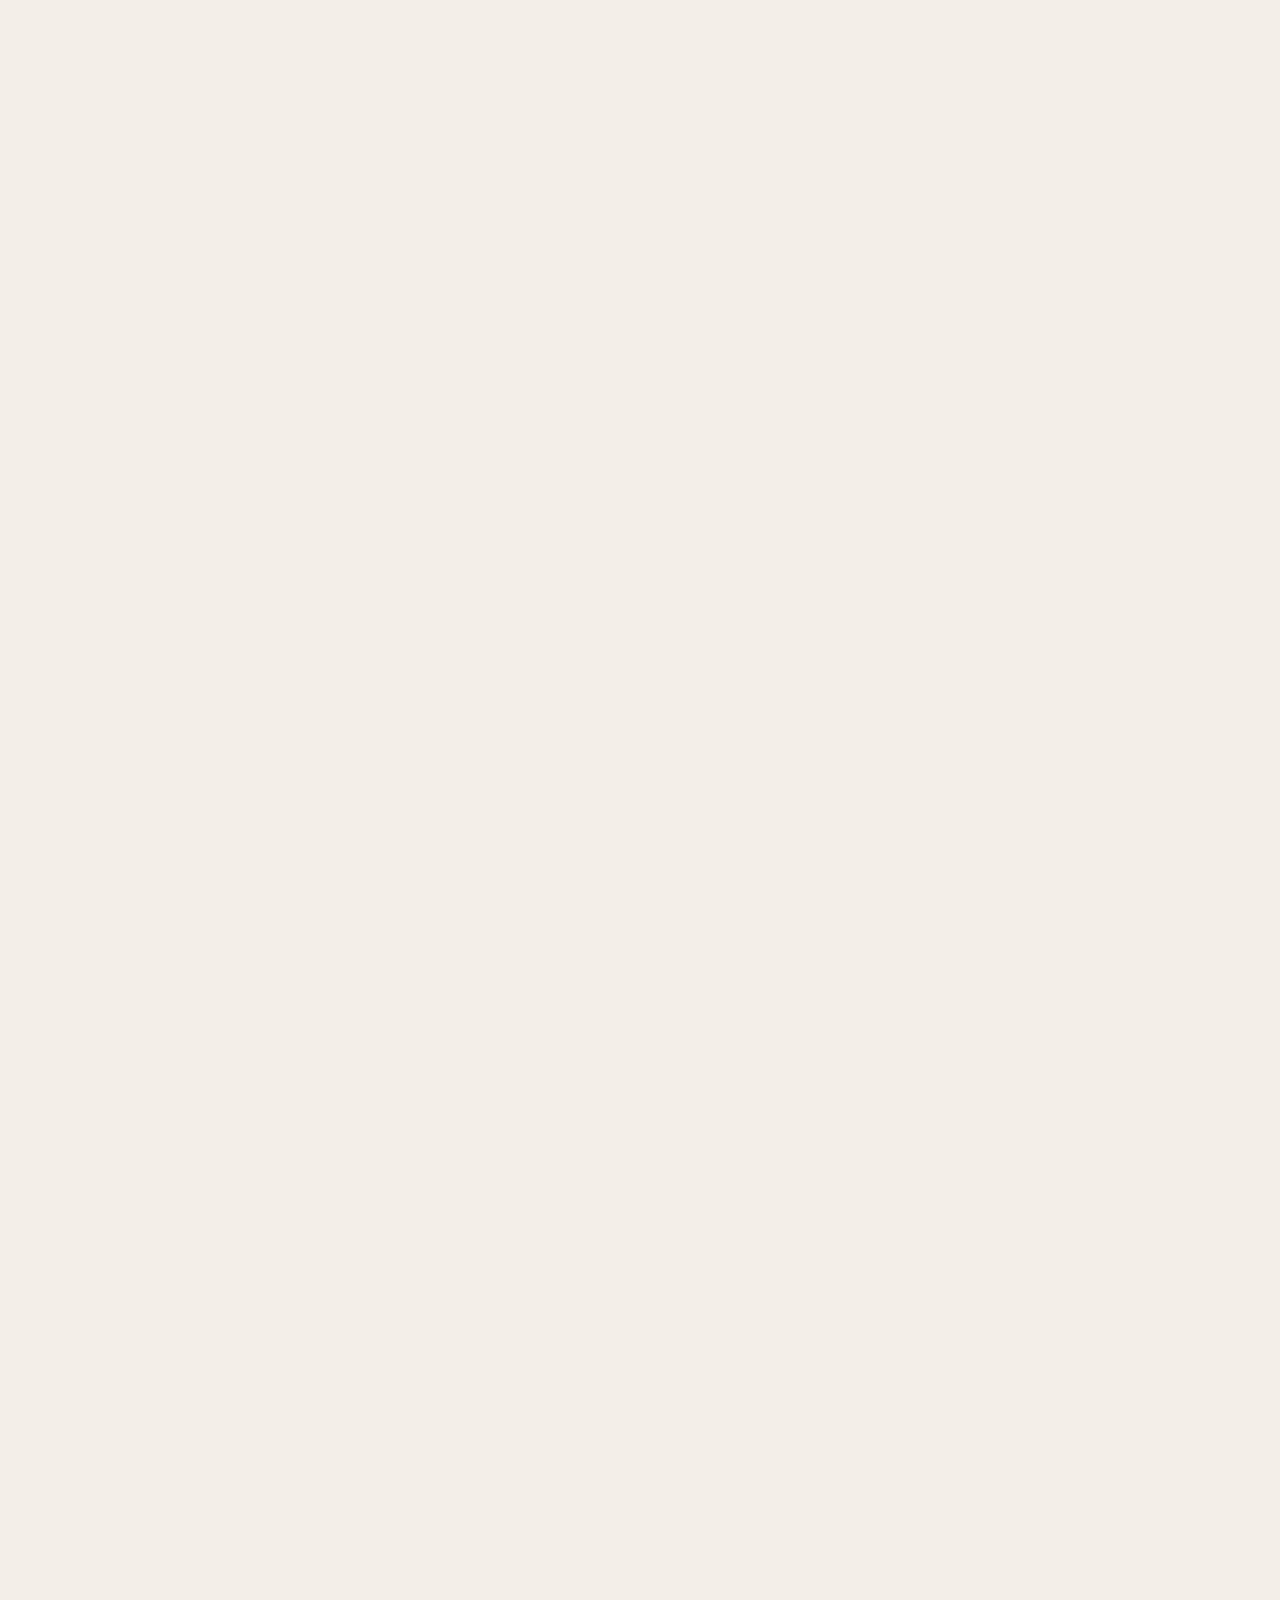
==== index.html @ 5f209d03 "Add wine-glass brand icons, web manifest and share preview Co-Authored-By: Claude Opus 5 <noreply@an" ====
<!DOCTYPE html>
<html lang="he" dir="rtl">
  <head>
    <meta charset="UTF-8" />
    <meta name="viewport" content="width=device-width, initial-scale=1.0" />
    <title>מפגש בישול קהילתי סביב מדורה</title>
    <meta
      name="description"
      content="מפגש קהילתי סביב מדורה, בישול משותף ואנשים טובים. ערב שטח עם אוכל, אש, שיחות וסיפוק אמיתי."
    />
    <link rel="icon" href="icons/favicon.svg" type="image/svg+xml" />
    <link rel="icon" href="icons/favicon-32.png" sizes="32x32" type="image/png" />
    <link rel="apple-touch-icon" href="icons/apple-touch-icon.png" />
    <link rel="manifest" href="site.webmanifest" />
    <meta name="theme-color" content="#b55f3c" />
    <meta name="application-name" content="ארועים" />
    <meta name="apple-mobile-web-app-title" content="ארועים" />
    <meta property="og:type" content="website" />
    <meta property="og:site_name" content="ארועים" />
    <meta property="og:locale" content="he_IL" />
    <meta property="og:url" content="https://eruyim.online/" />
    <meta property="og:title" content="ארועים – מפגש בישול קהילתי סביב מדורה" />
    <meta property="og:description" content="ערב שטח עם אוכל, אש ושיחות. 13/10/26, קריית מוצקין." />
    <meta property="og:image" content="https://eruyim.online/icons/og-image.png" />
    <meta property="og:image:width" content="1200" />
    <meta property="og:image:height" content="630" />
    <meta name="twitter:card" content="summary_large_image" />
    <link rel="preconnect" href="https://fonts.googleapis.com" />
    <link rel="preconnect" href="https://fonts.gstatic.com" crossorigin />
    <link
      href="https://fonts.googleapis.com/css2?family=Heebo:wght@400;500;700;800;900&display=swap"
      rel="stylesheet"
    />
    <link rel="stylesheet" href="styles.css" />
  </head>
  <body>
    <a class="skip-link" href="#main-content">דלג לתוכן</a>
    <div class="page-shell">
      <header class="site-header">
        <div class="container header-inner">
          <div class="brand-wrap">
            <a href="#top" class="brand" aria-label="ארועים Home">
              <img class="brand-mark" src="icons/favicon.svg" alt="" width="38" height="38" />
              <span class="brand-text">ארועים</span>
            </a>
          </div>

          <nav class="main-nav" aria-label="תפריט ניווט">
            <a href="#about">על הערב</a>
            <a href="#experience">מה קורה</a>
            <a href="#details">פרטים</a>
            <a href="#join">הצטרפות</a>
          </nav>

          <div class="header-actions">
            <button type="button" class="btn btn-secondary" data-save-link aria-label="שמור את הקישור ותקבל סמל כוס יין">
              <span aria-hidden="true">🍷</span>
              <span class="save-link-text">שמור קישור</span>
            </button>
            <a href="https://wa.me/972559272777" target="_blank" rel="noreferrer" aria-label="פנה באמצעות וואטסאפ" class="btn btn-primary">וואטסאפ</a>
          </div>
        </div>
      </header>

      <main id="main-content">
        <section class="hero">
          <div class="hero-overlay"></div>
          <div class="container hero-inner">
            <div class="hero-copy">
              <span class="eyebrow">ערב קהילתי בשטח</span>
              <h1>מפגש בישול קהילתי סביב מדורה</h1>
              <p>
                יש משהו במפגש כזה שמרגיש טבעי. כמה אנשים, אש טובה, קצת זמן לשבת יחד,
                ובישול משותף שמחבר הכל.
              </p>

              <div class="hero-actions">
                <a href="https://wa.me/972559272777" target="_blank" rel="noreferrer" aria-label="שלח הודעה בווצאפ" class="btn btn-primary">שלח וואטסאפ</a>
                <a href="#about" class="btn btn-light">למד עוד</a>
              </div>

              <ul class="hero-meta" aria-label="פרטי האירוע">
                <li>13/10/26</li>
                <li>17:00–22:00</li>
                <li>קריית מוצקין</li>
              </ul>
            </div>

            <aside class="hero-card" id="ticket">
              <div class="ticket-price">
                <span class="ticket-label">לתיאום</span>
                <strong>וואצאפ</strong>
              </div>

              <div class="ticket-grid">
                <div>
                  <span class="small-label">מספר</span>
                  <p>055-9272777</p>
                </div>
                <div>
                  <span class="small-label">מענה</span>
                  <p>בוואטסאפ בלבד</p>
                </div>
                <div>
                  <span class="small-label">מיקום</span>
                  <p>קריית מוצקין</p>
                </div>
                <div>
                  <span class="small-label">שעה</span>
                  <p>17:00–22:00</p>
                </div>
              </div>

              <a href="https://wa.me/972559272777" target="_blank" rel="noreferrer" aria-label="פתח צ׳אט בווצאפ" class="btn btn-primary btn-block">צ׳אט בווצאפ</a>
            </aside>
          </div>
        </section>

        <section class="intro container" id="about">
          <div class="section-header">
            <span class="eyebrow eyebrow-dark">על הערב הקהילתי</span>
            <h2>מפגש בשטח שבו יושבים סביב האש, מבשלים יחד ומחליפים ידע.</h2>
          </div>

          <div class="split-layout">
            <div class="text-block">
              <p>
                ערב קהילתי של WanderKits נולד מהמקום הזה: מפגש בשטח שבו גם המפגש עצמו
                הוא חלק מהחוויה. אין קהל תומך מדי ואין שגרה מונוטונית. יש מדורה בוערת,
                אש טובה, קצת אוכל, והחיבור שבא בין אנשים שמגיעים להכיר, לשתף, ולצאת
                ליותר שטח גם אחרי הערב.
              </p>
              <p>
                סביב האש מישהו בישל, מישהו אחר שיחק עם בצק, וכל אחד מצטרף לפי העניין.
                הרוח, הניחוח, והעבודה המשותפת נותנים תחושה של זמן אמיתי, בלי לחץ, בלי
                פאניקה, רק עשייה פשוטה ובריאה.
              </p>
            </div>

            <div class="feature-highlight">
              <div class="feature-box">
                <span>ממוצע משתתפים</span>
                <strong>20–30</strong>
                <small>ערב אינטימי, חם ומכיל</small>
              </div>
              <div class="feature-box accent">
                <span>בשר לכל אדם</span>
                <strong>550g</strong>
                <small>כדי שהאוכל יהיה ממש חלק מהחוויה</small>
              </div>
            </div>
          </div>
        </section>

        <section class="experience" id="experience">
          <div class="container">
            <div class="section-header center-header">
              <span class="eyebrow eyebrow-dark">מה קורה בערב</span>
              <h2>חוויית שטח פשוטה, חמה ומלאת ריח</h2>
            </div>

            <div class="cards-grid">
              <article class="experience-card image-card one">
                <div class="card-copy">
                  <span class="card-kicker">17:00</span>
                  <h3>מתחילים להתכנס</h3>
                  <p>
                    האש כבר דולקת, האזור מסודר והציוד מוכן. עד שעה שבע הערב נרגע ומתחיל
                    להרגיש כמו מקום של אנשים שמכירים זה את זה כבר שנים.
                  </p>
                </div>
              </article>

              <article class="experience-card text-card">
                <span class="card-kicker">בישול</span>
                <h3>בישול משותף בשטח</h3>
                <p>
                  במרכז הכל, הפלאנצ׳ה מתחממת, הסאג׳ על הגחלים, וכל אחד נע בין תפקידים
                  עם כוונה. אחד חותך, אחר מתבל, מישהו מטפל באש — ובינתיים אחרים רק
                  מסתכלים ולומדים.
                </p>
              </article>

              <article class="experience-card image-card two">
                <div class="card-copy">
                  <span class="card-kicker">אווירה</span>
                  <h3>ערב שנותן השראה</h3>
                  <p>
                    הלמידה באמת קורה תוך כדי עשייה. על אש, על טכניקת בישול, ועל ההרגשה
                    של לקחת את החוויה הזאת הביתה ולעשות עוד יותר בשטח.
                  </p>
                </div>
              </article>

              <article class="experience-card text-card accent-card">
                <span class="card-kicker">אוכל</span>
                <h3>האוכל זורם לאורך הערב</h3>
                <p>
                  בשרים על הפלאנצ׳ה, פויקה על הגחלים, שיפודים מעל האש ופיתות חמות מהסאג׳.
                  זהו ערב שבו כל ביס הוא חלק מהחוויה, לא רק תוספת.
                </p>
              </article>
            </div>
          </div>
        </section>

        <section class="details" id="details">
          <div class="container details-wrap">
            <div class="info-panel">
              <span class="eyebrow eyebrow-dark">כמה דברים שכדאי לדעת</span>
              <h2>הכול מתוכנן כדי שתרגישו בנוח, נינוחים וערוכים.</h2>

              <ul class="fact-list">
                <li>יש תעודת כשרות על הבשר והירקות, והכלים והאזור מופרדים בקפידה.</li>
                <li>הערב מתאים גם לצמחונים, עם תפריט מותאם לפי מספר המשתתפים.</li>
                <li>כל אחד אחראי על ילדיו; האש פעילה והשטח פתוח.</li>
                <li>כיסא קמפינג הוא הכי שימושי להביא, ואם נשארים ללילה — ציוד לינה אישי.</li>
              </ul>
            </div>

            <div class="policy-panel">
              <h3>מדיניות ביטול</h3>
              <div class="policy-row">
                <span>עד שבוע לפני האירוע</span>
                <strong>החזר מלא</strong>
              </div>
              <div class="policy-row">
                <span>עד 72 שעות לפני</span>
                <strong>50%</strong>
              </div>
              <div class="policy-row">
                <span>פחות מ-24 שעות</span>
                <strong>אין החזר</strong>
              </div>
            </div>
          </div>
        </section>

        <section class="newsletter" id="join">
          <div class="container newsletter-inner">
            <div>
              <span class="eyebrow eyebrow-dark">הצטרפו למועדון</span>
              <h2>השאירו שם וטלפון ונחזור אליכם עם כל הפרטים.</h2>
            </div>

            <form class="signup-form" data-signup-form data-endpoint="" novalidate>
              <div class="field">
                <label for="signup-name">שם מלא</label>
                <input id="signup-name" name="name" type="text" autocomplete="name" required minlength="2" maxlength="80" />
              </div>
              <div class="field">
                <label for="signup-phone">טלפון</label>
                <input id="signup-phone" name="phone" type="tel" inputmode="tel" autocomplete="tel" dir="ltr" required placeholder="050-1234567" />
              </div>
              <div class="hp-field" aria-hidden="true">
                <label for="signup-website">אתר</label>
                <input id="signup-website" name="website" type="text" tabindex="-1" autocomplete="off" />
              </div>
              <button type="submit" class="btn btn-primary">שלחו פרטים</button>
              <p class="form-status" role="status" aria-live="polite"></p>
            </form>
          </div>

          <div class="container">
            <div class="newsletter-form contact-box contact-box-wide" aria-label="יצירת קשר דרך וואטסאפ">
              <p>מספר וואטסאפ לתיאום:</p>
              <strong aria-label="מספר טלפון 0559272777">055-9272777</strong>
              <a href="https://wa.me/972559272777" target="_blank" rel="noreferrer" aria-label="שלח הודעה בווצאפ לתיאום" class="btn btn-primary">שלח הודעה</a>
            </div>
          </div>
        </section>
      </main>

      <footer class="site-footer">
        <div class="container footer-inner">
          <div class="footer-brand">
            <a href="#top" class="brand" aria-label="ארועים Home">
              <img class="brand-mark" src="icons/favicon.svg" alt="" width="38" height="38" />
              <span class="brand-text">ארועים</span>
            </a>
          </div>

          <div class="socials" aria-label="יצירת קשר">
            <a href="https://wa.me/972559272777" target="_blank" rel="noreferrer" aria-label="פנה באמצעות WhatsApp">WhatsApp</a>
          </div>
        </div>

        <div class="container footer-bottom">
          <p>© כל הזכויות שמורות 2026</p>
          <div class="footer-links">
            <a href="terms.html" aria-label="צפייה בתקנון האתר">תקנון</a>
            <a href="https://wa.me/972559272777" target="_blank" rel="noreferrer" aria-label="צור קשר באמצעות וואטסאפ">צור קשר</a>
          </div>
        </div>
      </footer>
    </div>

    <div class="cookie-banner" role="dialog" aria-live="polite" aria-label="הסכמת Cookie">
      <p>אתר זה משתמש בקובצי Cookie כדי לשפר את חוויית המשתמש.</p>
      <button class="btn btn-primary" type="button" aria-label="אישור שימוש בקובצי Cookie והמשך גלישה">המשך גלישה</button>
    </div>

    <script src="script.js"></script>
  </body>
</html>
---- styles.css ----
:root {
  --bg: #f3efe8;
  --panel: #f9f4ee;
  --card: rgba(255, 255, 255, 0.7);
  --ink: #1d1a17;
  --muted: #5f564d;
  --sage: #4a6a52;
  --terracotta: #b55f3c;
  --terracotta-dark: #8f4325;
  --sand: #d7b580;
  --gold: #f2d79a;
  --line: rgba(29, 26, 23, 0.12);
  --shadow: 0 18px 40px rgba(35, 22, 10, 0.12);
}

* { box-sizing: border-box; }
html { scroll-behavior: smooth; }
body {
  margin: 0;
  font-family: "Heebo", sans-serif;
  background: var(--bg);
  color: var(--ink);
  line-height: 1.7;
}

:focus-visible {
  outline: 3px solid #1a4d9c;
  outline-offset: 3px;
}

.skip-link {
  position: absolute;
  left: 16px;
  top: -48px;
  background: #111;
  color: #fff;
  padding: 12px 16px;
  border-radius: 10px;
  z-index: 100;
  transition: top 0.2s ease;
}

.skip-link:focus {
  top: 16px;
}
a { color: inherit; text-decoration: none; }
button, input { font: inherit; }
.page-shell { min-height: 100vh; background: linear-gradient(180deg, #f2ece3 0%, #f7f3ed 100%); }
.container { width: min(1180px, calc(100% - 32px)); margin-inline: auto; }

.site-header {
  position: sticky; top: 0; z-index: 30;
  background: rgba(31, 23, 17, 0.52);
  backdrop-filter: blur(12px);
  border-bottom: 1px solid rgba(255, 255, 255, 0.08);
}
.header-inner {
  display: flex; align-items: center; justify-content: space-between; gap: 20px; min-height: 82px;
}
.brand { display: inline-flex; align-items: center; gap: 10px; font-weight: 800; letter-spacing: 0.01em; }
.brand-mark {
  width: 38px; height: 38px; display: inline-flex; align-items: center; justify-content: center;
  border-radius: 12px; background: linear-gradient(135deg, var(--terracotta), #d1885a); color: white;
  box-shadow: var(--shadow); font-size: 1.2rem;
}
img.brand-mark { display: block; background: none; }
.brand-text { font-size: 1.05rem; }
.main-nav {
  display: flex; align-items: center; gap: 28px; color: rgba(255, 255, 255, 0.84);
  font-size: 0.96rem; font-weight: 500;
}
.main-nav a { position: relative; }
.main-nav a::after {
  content: ""; position: absolute; inset-inline: 0; bottom: -8px; height: 2px;
  background: var(--terracotta); transform: scaleX(0); transform-origin: center; transition: transform 0.2s ease;
}
.main-nav a:hover::after, .main-nav a:focus-visible::after { transform: scaleX(1); }
.header-actions { display: flex; align-items: center; gap: 12px; }

.btn {
  display: inline-flex; align-items: center; justify-content: center; gap: 8px;
  min-height: 48px; border: 0; padding: 0 22px; border-radius: 999px; font-weight: 700; cursor: pointer;
  transition: transform 0.2s ease, box-shadow 0.2s ease, opacity 0.2s ease;
}
.btn:hover, .btn:focus-visible { transform: translateY(-1px); }
.btn-primary {
  background: linear-gradient(135deg, var(--terracotta), var(--terracotta-dark)); color: white;
  box-shadow: 0 12px 24px rgba(181, 95, 60, 0.25);
}
.btn-secondary {
  background: rgba(255, 255, 255, 0.5); border: 1px solid rgba(29, 26, 23, 0.08); color: var(--ink);
}
button[data-save-link] {
  background: rgba(255, 255, 255, 0.88);
  border: 1px solid rgba(29, 26, 23, 0.12);
  color: #311d16;
}
button[data-save-link] .save-link-text {
  font-weight: 800;
}
.btn-light {
  background: rgba(255, 255, 255, 0.18); border: 1px solid rgba(255, 255, 255, 0.35); color: white; backdrop-filter: blur(8px);
}
.btn-block { width: 100%; }

.hero {
  position: relative; overflow: hidden;
  background:
    linear-gradient(90deg, rgba(25, 18, 12, 0.8), rgba(25, 18, 12, 0.48) 42%, rgba(25, 18, 12, 0.24)),
    url("https://images.unsplash.com/photo-1500530855697-b586d89ba3ee?auto=format&fit=crop&w=1600&q=80") center/cover no-repeat;
}
.hero-overlay { position: absolute; inset: 0; background: linear-gradient(180deg, rgba(18, 16, 14, 0.04), rgba(18, 16, 14, 0.28)); }
.hero-inner {
  position: relative; display: grid; grid-template-columns: minmax(0, 1.3fr) minmax(280px, 420px);
  gap: 40px; align-items: center; min-height: 720px; padding-block: 70px;
}
.hero-copy { max-width: 620px; color: white; }
.eyebrow {
  display: inline-block; font-size: 0.8rem; font-weight: 700; letter-spacing: 0.08em; text-transform: uppercase;
  color: var(--gold); margin-bottom: 18px;
}
.eyebrow-dark { color: var(--terracotta-dark); }
.hero-copy h1 {
  margin: 0; font-size: clamp(2.8rem, 5vw, 5.1rem); line-height: 1.05; letter-spacing: -0.06em;
}
.hero-copy p {
  margin: 22px 0 0; max-width: 520px; font-size: 1.2rem; line-height: 1.8; color: rgba(255, 255, 255, 0.88);
}
.hero-actions { display: flex; flex-wrap: wrap; gap: 14px; margin-top: 28px; }
.hero-meta {
  list-style: none; padding: 0; margin: 34px 0 0; display: flex; flex-wrap: wrap; gap: 18px;
  color: rgba(255, 255, 255, 0.82); font-weight: 600;
}
.hero-meta li { position: relative; padding-inline-end: 18px; }
.hero-meta li:not(:last-child)::after { content: "•"; position: absolute; left: -12px; top: 0; }

.hero-card {
  background: rgba(248, 245, 240, 0.9); border: 1px solid rgba(255, 255, 255, 0.25); border-radius: 28px;
  padding: 28px 24px 22px; box-shadow: var(--shadow); backdrop-filter: blur(10px);
}
.ticket-price {
  display: flex; align-items: end; justify-content: space-between; gap: 18px;
  padding-bottom: 20px; border-bottom: 1px solid var(--line);
}
.ticket-label { display: block; color: var(--muted); font-size: 0.75rem; font-weight: 700; }
.ticket-price strong { font-size: clamp(2rem, 4vw, 3rem); letter-spacing: -0.05em; }
.ticket-grid {
  display: grid; grid-template-columns: repeat(2, minmax(0, 1fr)); gap: 18px 14px; padding: 22px 0 26px;
}
.small-label { display: block; color: var(--muted); font-size: 0.75rem; margin-bottom: 6px; font-weight: 700; }
.ticket-grid p { margin: 0; font-weight: 700; }

.intro { padding-top: 96px; padding-bottom: 30px; }
.section-header { max-width: 760px; margin-bottom: 30px; }
.section-header h2 {
  margin: 0; font-size: clamp(2rem, 4vw, 3.2rem); line-height: 1.2; letter-spacing: -0.05em;
}
.center-header { text-align: center; margin-inline: auto; }
.split-layout { display: grid; grid-template-columns: 1.5fr 0.9fr; gap: 28px; align-items: center; }
.text-block { font-size: 1.08rem; color: var(--ink); }
.text-block p { margin: 0 0 18px; max-width: 620px; }
.feature-highlight { display: grid; gap: 16px; }
.feature-box {
  background: rgba(255, 255, 255, 0.55); border: 1px solid var(--line); border-radius: 26px;
  padding: 24px 24px 18px; box-shadow: var(--shadow);
}
.feature-box.accent { background: linear-gradient(135deg, rgba(181, 95, 60, 0.09), rgba(255, 246, 239, 0.95)); }
.feature-box span { display: block; color: var(--muted); font-size: 0.8rem; font-weight: 700; }
.feature-box strong { display: block; margin-top: 8px; font-size: clamp(2.3rem, 4vw, 3.2rem); letter-spacing: -0.05em; }
.feature-box small { display: block; color: var(--muted); margin-top: 8px; }

.experience { padding-block: 42px 78px; }
.cards-grid { margin-top: 42px; display: grid; grid-template-columns: repeat(12, minmax(0, 1fr)); gap: 22px; }
.experience-card {
  position: relative; overflow: hidden; border-radius: 28px; min-height: 340px; box-shadow: var(--shadow);
  border: 1px solid rgba(29, 26, 23, 0.06);
}
.image-card { grid-column: span 5; display: flex; align-items: end; background-size: cover; background-position: center; }
.image-card.one {
  background-image:
    linear-gradient(180deg, rgba(18, 15, 12, 0.12), rgba(18, 15, 12, 0.72)),
    url("https://images.unsplash.com/photo-1528605248644-14dd04022da1?auto=format&fit=crop&w=1200&q=80");
}
.image-card.two {
  background-image:
    linear-gradient(180deg, rgba(18, 15, 12, 0.12), rgba(18, 15, 12, 0.72)),
    url("https://images.unsplash.com/photo-1473448912268-2022ce9509d8?auto=format&fit=crop&w=1200&q=80");
}
.card-copy { padding: 24px 24px 28px; color: white; }
.card-kicker {
  display: inline-block; color: var(--gold); font-weight: 700; letter-spacing: 0.08em; text-transform: uppercase;
  margin-bottom: 8px; font-size: 0.74rem;
}
.card-copy h3, .text-card h3 { margin: 0 0 12px; font-size: clamp(1.5rem, 2vw, 2rem); letter-spacing: -0.04em; }
.card-copy p, .text-card p { margin: 0; color: rgba(255, 255, 255, 0.88); font-size: 1rem; }
.text-card {
  grid-column: span 7; background: rgba(255, 255, 255, 0.65); padding: 28px 30px; display: flex; flex-direction: column; justify-content: center;
}
.text-card p { color: var(--ink); }
.accent-card { background: linear-gradient(135deg, rgba(181, 95, 60, 0.1), rgba(255, 244, 236, 0.92)); }

.details { padding-bottom: 82px; }
.details-wrap { display: grid; grid-template-columns: minmax(0, 1.3fr) minmax(280px, 0.7fr); gap: 24px; align-items: stretch; }
.info-panel, .policy-panel {
  background: rgba(255, 255, 255, 0.66); border: 1px solid rgba(29, 26, 23, 0.06); border-radius: 28px; box-shadow: var(--shadow);
}
.info-panel { padding: 32px 30px; }
.info-panel h2 { margin: 0 0 20px; font-size: clamp(2rem, 3vw, 2.6rem); line-height: 1.2; letter-spacing: -0.05em; }
.fact-list { list-style: none; margin: 0; padding: 0; display: grid; gap: 16px; }
.fact-list li { position: relative; padding-right: 24px; color: var(--ink); }
.fact-list li::before { content: "•"; position: absolute; right: 0; top: 0; color: var(--terracotta); font-size: 1.4rem; }

.policy-panel {
  padding: 30px 24px; display: flex; flex-direction: column; justify-content: center;
  background: linear-gradient(135deg, rgba(181, 95, 60, 0.1), rgba(253, 251, 249, 0.9));
}
.policy-panel h3 { margin: 0 0 18px; font-size: 1.8rem; letter-spacing: -0.04em; }
.policy-row {
  display: flex; justify-content: space-between; gap: 10px; padding: 14px 0; border-top: 1px solid rgba(29, 26, 23, 0.08);
}
.policy-row:first-of-type { border-top: 0; }
.policy-row span { color: var(--muted); }

.newsletter { padding-bottom: 76px; }
.newsletter-inner {
  background: linear-gradient(135deg, rgba(255, 255, 255, 0.7), rgba(255, 247, 238, 0.94));
  border: 1px solid rgba(29, 26, 23, 0.06); border-radius: 28px; box-shadow: var(--shadow);
  padding: 32px 28px; display: flex; align-items: center; justify-content: space-between; gap: 20px;
}
.newsletter-inner h2 { margin: 0; font-size: clamp(1.8rem, 3vw, 2.5rem); line-height: 1.2; letter-spacing: -0.04em; }
.newsletter-form { display: flex; align-items: center; gap: 12px; min-width: min(100%, 500px); }
.contact-box {
  display: flex; align-items: center; justify-content: space-between; gap: 18px; padding: 16px 18px;
  border: 1px solid rgba(29, 26, 23, 0.08); border-radius: 20px; background: rgba(255, 255, 255, 0.72); min-width: min(100%, 460px);
}
.contact-box-wide { margin-top: 18px; }
.contact-box p, .contact-box strong { margin: 0; }

.signup-form {
  display: grid; grid-template-columns: repeat(2, minmax(0, 1fr)) auto; align-items: end; gap: 12px;
  min-width: min(100%, 560px);
}
.field { display: grid; gap: 6px; }
.field label { font-size: 0.85rem; font-weight: 700; color: var(--muted); }
.field input {
  min-height: 48px; padding: 0 16px; border-radius: 14px; border: 1px solid rgba(29, 26, 23, 0.18);
  background: rgba(255, 255, 255, 0.9); color: var(--ink);
}
.field input[dir="ltr"] { text-align: right; }
.field input[aria-invalid="true"] { border-color: #b3261e; }
.signup-form .btn:disabled { opacity: 0.6; cursor: wait; transform: none; }
.form-status { grid-column: 1 / -1; margin: 0; min-height: 1.7em; font-weight: 700; }
.form-status[data-type="error"] { color: #b3261e; }
.form-status[data-type="success"] { color: var(--sage); }
.hp-field { position: absolute; left: -9999px; width: 1px; height: 1px; overflow: hidden; }
.contact-box strong { font-size: 1.4rem; letter-spacing: -0.04em; }

.site-footer { background: #1d1a17; color: rgba(255, 255, 255, 0.86); padding-top: 30px; }
.footer-inner, .footer-bottom { width: min(1180px, calc(100% - 32px)); margin-inline: auto; }
.footer-inner {
  display: flex; align-items: center; justify-content: space-between; gap: 18px; padding-block: 12px 28px;
}
.socials { display: flex; flex-wrap: wrap; gap: 18px; color: rgba(255, 255, 255, 0.72); }
.footer-bottom {
  display: flex; align-items: center; justify-content: space-between; gap: 16px; padding: 18px 0 28px;
  border-top: 1px solid rgba(255, 255, 255, 0.14); color: rgba(255, 255, 255, 0.66);
}
.footer-links { display: flex; flex-wrap: wrap; gap: 16px; }

.cookie-banner {
  position: fixed; inset-inline: 50% auto auto 50%; bottom: 20px; transform: translateX(-50%);
  width: min(760px, calc(100% - 28px)); display: flex; align-items: center; justify-content: space-between; gap: 16px;
  padding: 18px 22px; background: rgba(29, 26, 23, 0.95); color: white; border-radius: 18px; box-shadow: 0 18px 42px rgba(0, 0, 0, 0.28); z-index: 50;
}
.cookie-banner p { margin: 0; font-size: 0.96rem; color: rgba(255, 255, 255, 0.8); }

.terms-page {
  padding: 72px 0 84px;
}

.terms-wrap {
  max-width: 920px;
}

.terms-header {
  margin-bottom: 24px;
}

.terms-header h1 {
  margin: 0;
  font-size: clamp(2.2rem, 4vw, 3.5rem);
  line-height: 1.15;
  letter-spacing: -0.06em;
}

.terms-header p {
  margin: 18px 0 0;
  font-size: 1.08rem;
  color: var(--muted);
}

.terms-card {
  background: rgba(255, 255, 255, 0.7);
  border: 1px solid rgba(29, 26, 23, 0.08);
  border-radius: 28px;
  padding: 32px 28px;
  box-shadow: var(--shadow);
}

.terms-card h2 {
  margin-top: 0;
  margin-bottom: 10px;
  font-size: 1.55rem;
  letter-spacing: -0.04em;
}

.terms-card p {
  margin: 0 0 20px;
  color: var(--ink);
  line-height: 1.8;
}

.legal-note {
  margin-top: 24px;
  padding-top: 18px;
  border-top: 1px solid rgba(29, 26, 23, 0.08);
  color: var(--muted);
}

.sr-only {
  position: absolute; width: 1px; height: 1px; padding: 0; margin: -1px; overflow: hidden;
  clip: rect(0, 0, 0, 0); white-space: nowrap; border: 0;
}

@media (prefers-reduced-motion: reduce) {
  html { scroll-behavior: auto; }
  *, *::before, *::after {
    animation-duration: 0.01ms !important;
    animation-iteration-count: 1 !important;
    transition-duration: 0.01ms !important;
    scroll-behavior: auto !important;
  }
}

@media (max-width: 980px) {
  .main-nav, .header-actions { display: none; }
  .hero-inner, .split-layout, .details-wrap, .newsletter-inner { grid-template-columns: 1fr; display: grid; }
  .hero-inner { gap: 26px; min-height: auto; padding-block: 60px 46px; }
  .hero-copy { max-width: 100%; }
  .cards-grid { display: grid; grid-template-columns: 1fr; }
  .image-card, .text-card { grid-column: auto; }
  .newsletter-inner { align-items: flex-start; }
  .newsletter-form { min-width: 100%; width: 100%; }
  .contact-box { flex-direction: column; align-items: flex-start; min-width: 100%; }
}
@media (max-width: 640px) {
  .site-header { position: relative; }
  .header-inner { min-height: 72px; }
  .brand-text { font-size: 0.95rem; }
  .hero-copy h1 { font-size: 2.6rem; }
  .hero-copy p { font-size: 1.05rem; }
  .hero-meta { gap: 10px 12px; }
  .newsletter-form { flex-direction: column; align-items: stretch; }
  .newsletter-form input, .newsletter-form button { width: 100%; }
  .signup-form { grid-template-columns: 1fr; }
  .cookie-banner { flex-direction: column; align-items: stretch; text-align: center; }
  .footer-inner, .footer-bottom { flex-direction: column; align-items: flex-start; }
}
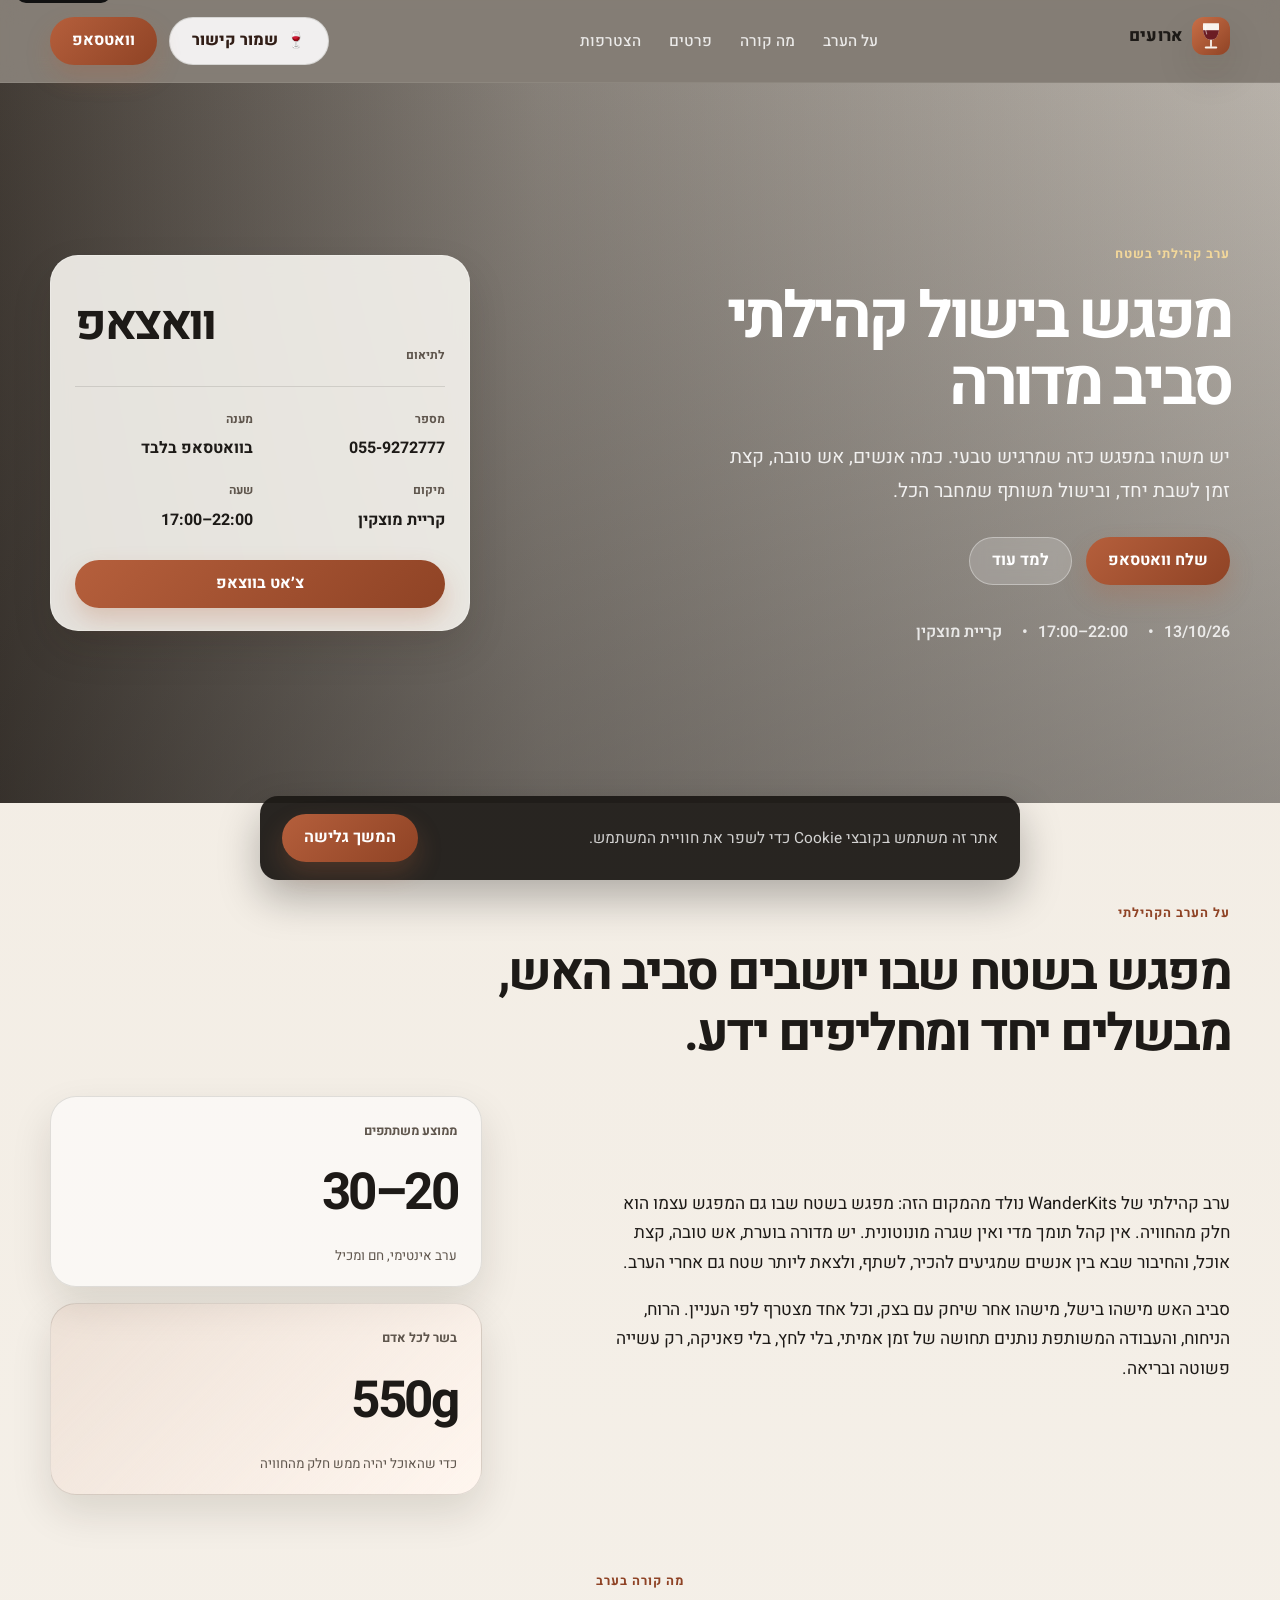
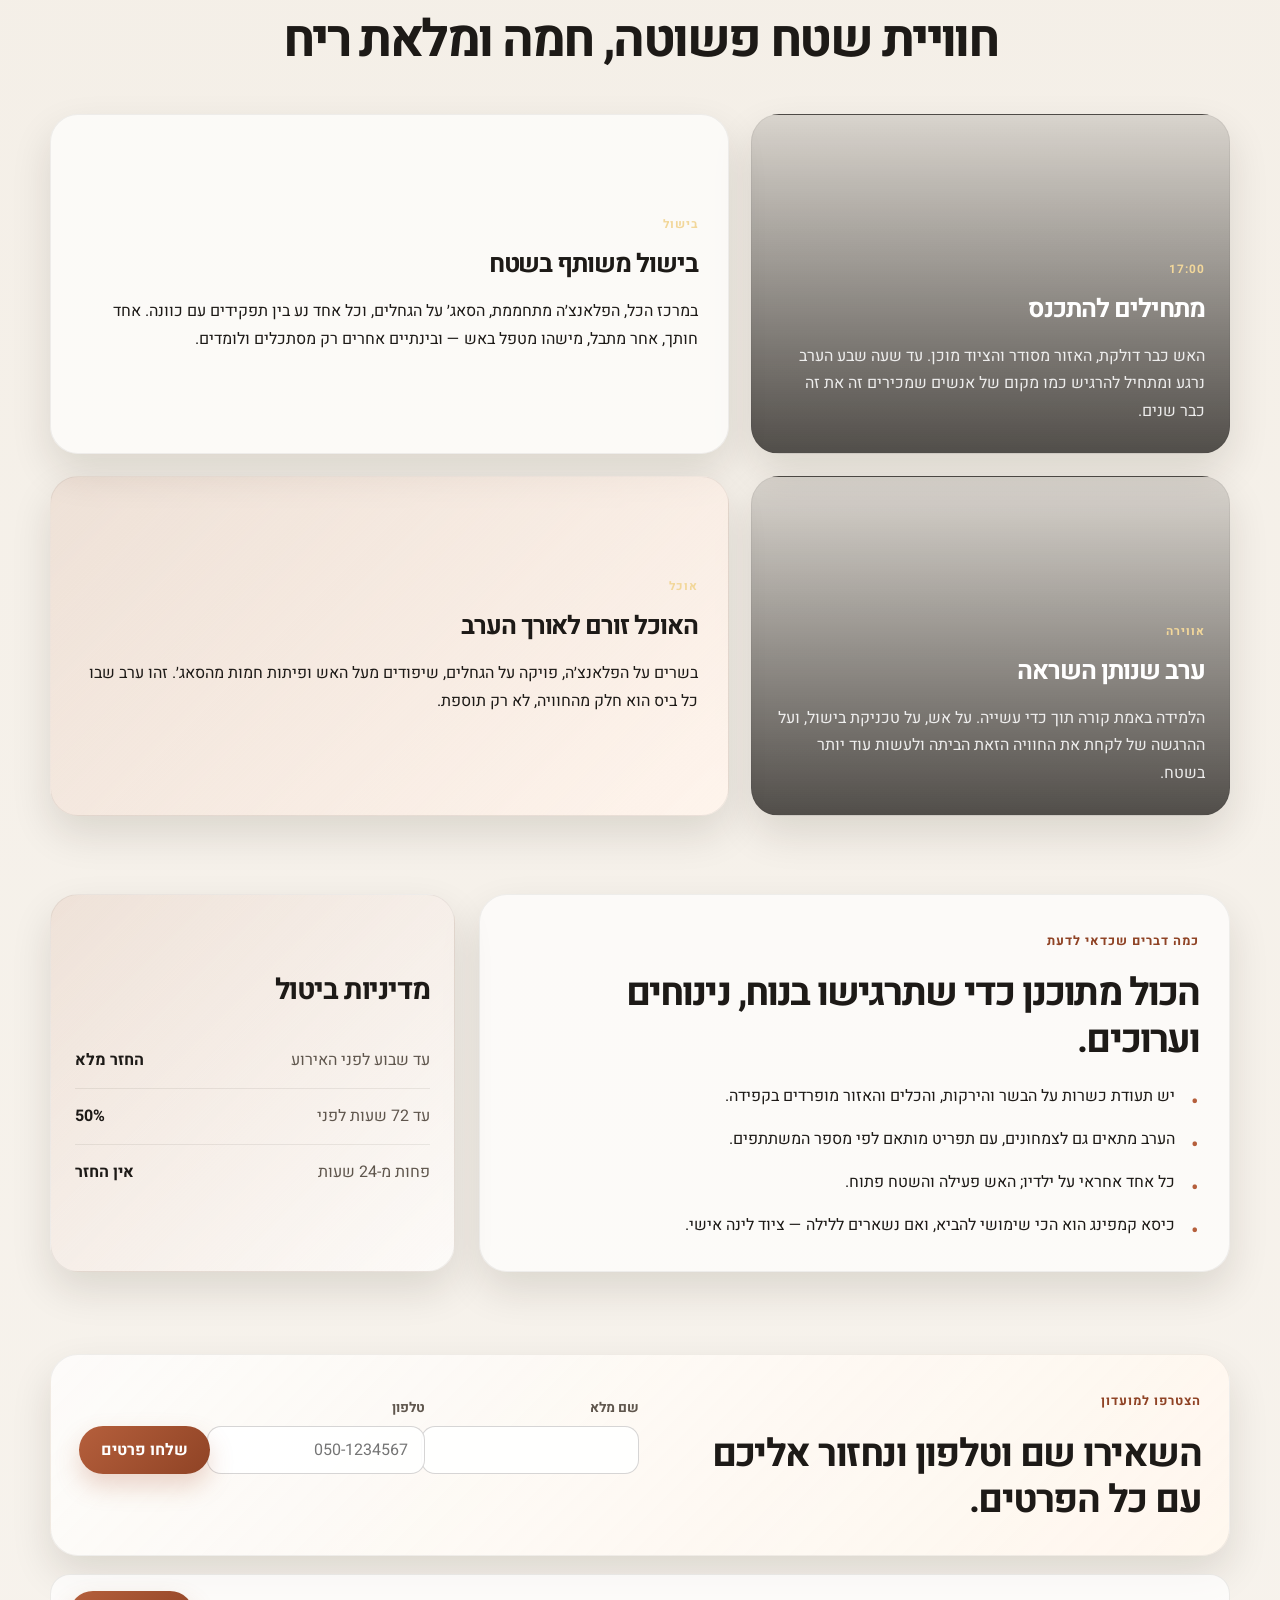
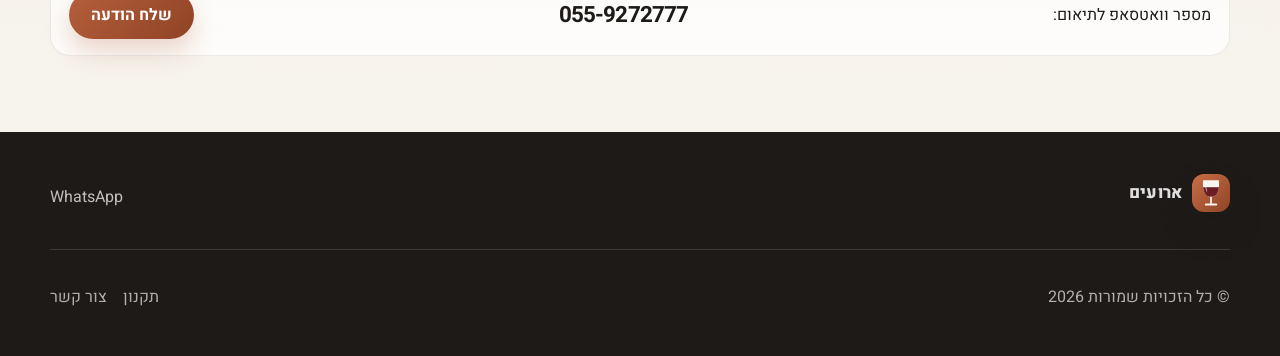
==== commit a19e1ddc: "Fix mobile layout: remove 10,000px horizontal overflow The signup form's hidden bot-trap field was p" ====
--- a/index.html
+++ b/index.html
@@ -81,7 +81,7 @@
 
               <ul class="hero-meta" aria-label="פרטי האירוע">
                 <li>13/10/26</li>
-                <li>17:00–22:00</li>
+                <li><span dir="ltr">17:00–22:00</span></li>
                 <li>קריית מוצקין</li>
               </ul>
             </div>
@@ -107,7 +107,7 @@
                 </div>
                 <div>
                   <span class="small-label">שעה</span>
-                  <p>17:00–22:00</p>
+                  <p><span dir="ltr">17:00–22:00</span></p>
                 </div>
               </div>
 
--- a/styles.css
+++ b/styles.css
@@ -132,7 +132,7 @@
   color: rgba(255, 255, 255, 0.82); font-weight: 600;
 }
 .hero-meta li { position: relative; padding-inline-end: 18px; }
-.hero-meta li:not(:last-child)::after { content: "•"; position: absolute; left: -12px; top: 0; }
+.hero-meta li:not(:last-child)::after { content: "•"; position: absolute; inset-inline-end: 2px; top: 0; }
 
 .hero-card {
   background: rgba(248, 245, 240, 0.9); border: 1px solid rgba(255, 255, 255, 0.25); border-radius: 28px;
@@ -252,7 +252,10 @@
 .form-status { grid-column: 1 / -1; margin: 0; min-height: 1.7em; font-weight: 700; }
 .form-status[data-type="error"] { color: #b3261e; }
 .form-status[data-type="success"] { color: var(--sage); }
-.hp-field { position: absolute; left: -9999px; width: 1px; height: 1px; overflow: hidden; }
+.hp-field {
+  position: absolute; width: 1px; height: 1px; padding: 0; margin: -1px; overflow: hidden;
+  clip: rect(0, 0, 0, 0); clip-path: inset(50%); white-space: nowrap; border: 0;
+}
 .contact-box strong { font-size: 1.4rem; letter-spacing: -0.04em; }
 
 .site-footer { background: #1d1a17; color: rgba(255, 255, 255, 0.86); padding-top: 30px; }
@@ -268,7 +271,7 @@
 .footer-links { display: flex; flex-wrap: wrap; gap: 16px; }
 
 .cookie-banner {
-  position: fixed; inset-inline: 50% auto auto 50%; bottom: 20px; transform: translateX(-50%);
+  position: fixed; left: 50%; right: auto; bottom: 20px; transform: translateX(-50%);
   width: min(760px, calc(100% - 28px)); display: flex; align-items: center; justify-content: space-between; gap: 16px;
   padding: 18px 22px; background: rgba(29, 26, 23, 0.95); color: white; border-radius: 18px; box-shadow: 0 18px 42px rgba(0, 0, 0, 0.28); z-index: 50;
 }
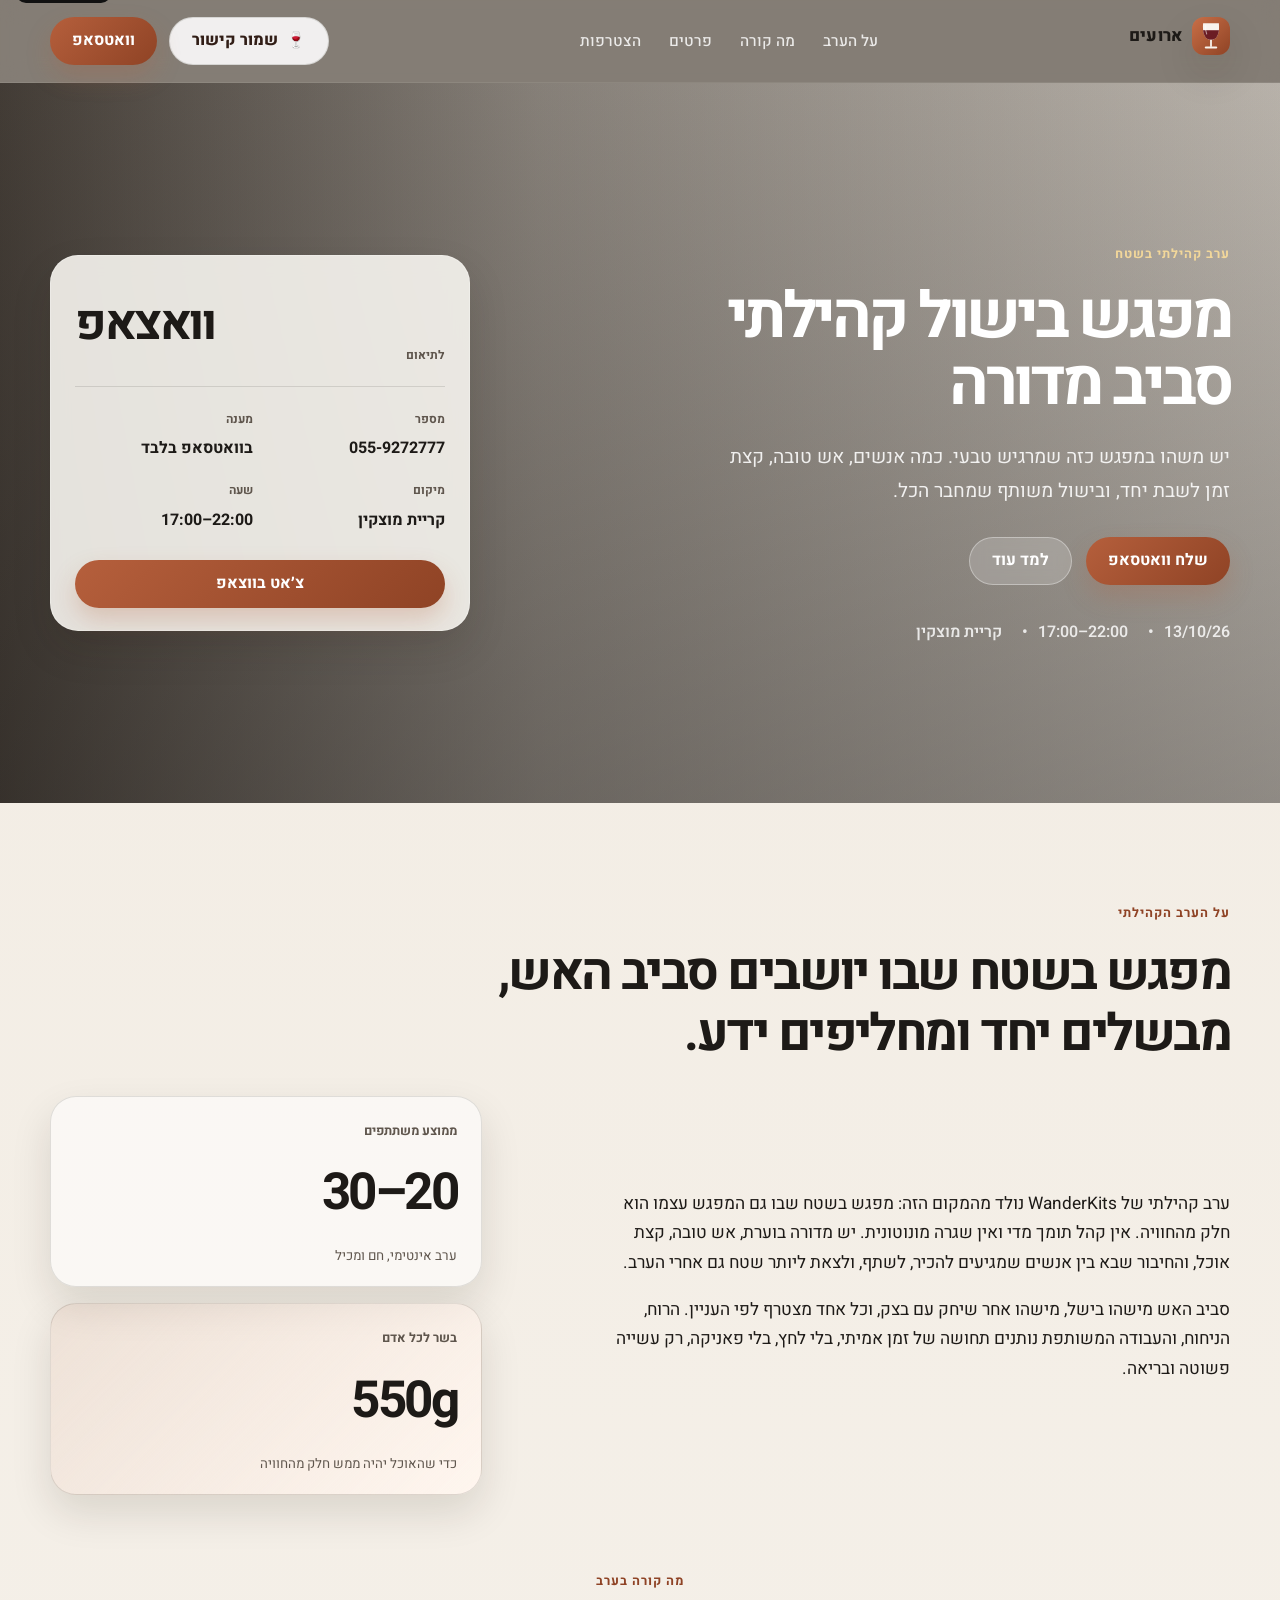
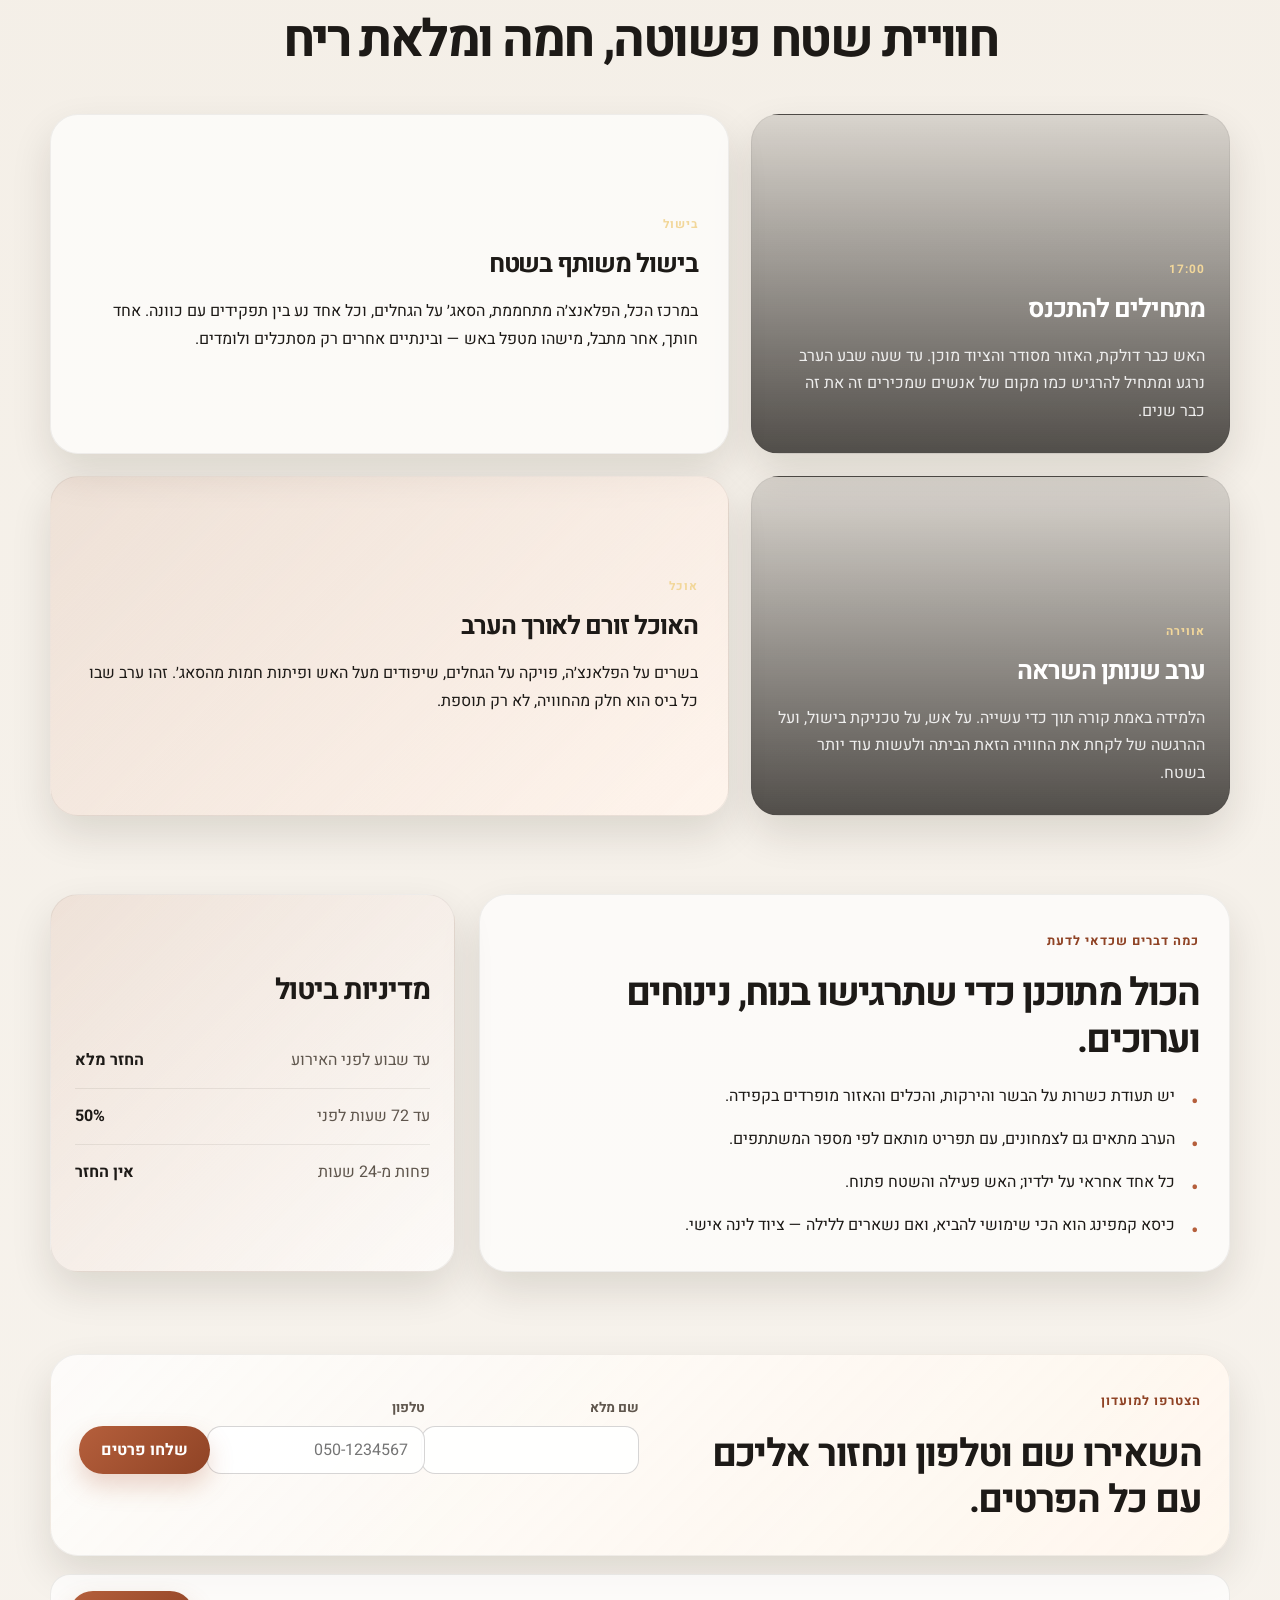
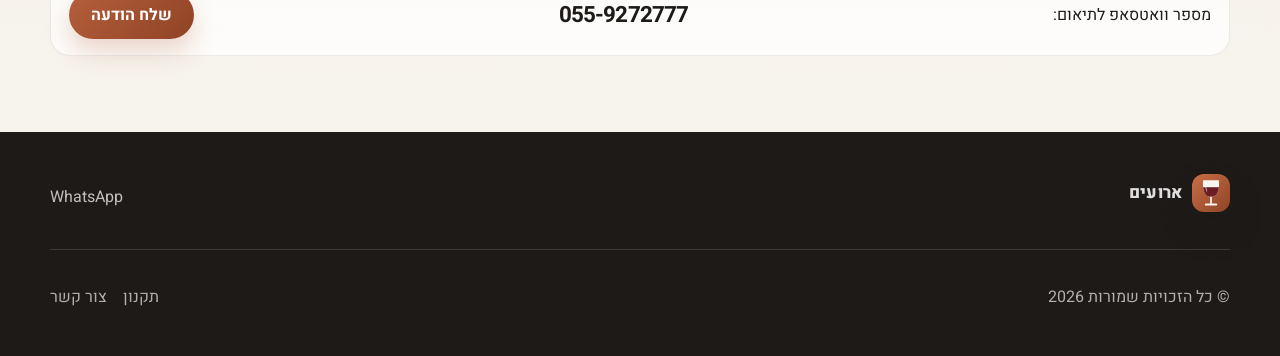
==== commit dbfaa852: "Remove cookie consent banner The site sets no cookies, so the banner was unnecessary and covered con" ====
--- a/index.html
+++ b/index.html
@@ -295,11 +295,6 @@
       </footer>
     </div>
 
-    <div class="cookie-banner" role="dialog" aria-live="polite" aria-label="הסכמת Cookie">
-      <p>אתר זה משתמש בקובצי Cookie כדי לשפר את חוויית המשתמש.</p>
-      <button class="btn btn-primary" type="button" aria-label="אישור שימוש בקובצי Cookie והמשך גלישה">המשך גלישה</button>
-    </div>
-
     <script src="script.js"></script>
   </body>
 </html>
--- a/styles.css
+++ b/styles.css
@@ -270,13 +270,6 @@
 }
 .footer-links { display: flex; flex-wrap: wrap; gap: 16px; }
 
-.cookie-banner {
-  position: fixed; left: 50%; right: auto; bottom: 20px; transform: translateX(-50%);
-  width: min(760px, calc(100% - 28px)); display: flex; align-items: center; justify-content: space-between; gap: 16px;
-  padding: 18px 22px; background: rgba(29, 26, 23, 0.95); color: white; border-radius: 18px; box-shadow: 0 18px 42px rgba(0, 0, 0, 0.28); z-index: 50;
-}
-.cookie-banner p { margin: 0; font-size: 0.96rem; color: rgba(255, 255, 255, 0.8); }
-
 .terms-page {
   padding: 72px 0 84px;
 }
@@ -366,6 +359,5 @@
   .newsletter-form { flex-direction: column; align-items: stretch; }
   .newsletter-form input, .newsletter-form button { width: 100%; }
   .signup-form { grid-template-columns: 1fr; }
-  .cookie-banner { flex-direction: column; align-items: stretch; text-align: center; }
   .footer-inner, .footer-bottom { flex-direction: column; align-items: flex-start; }
 }
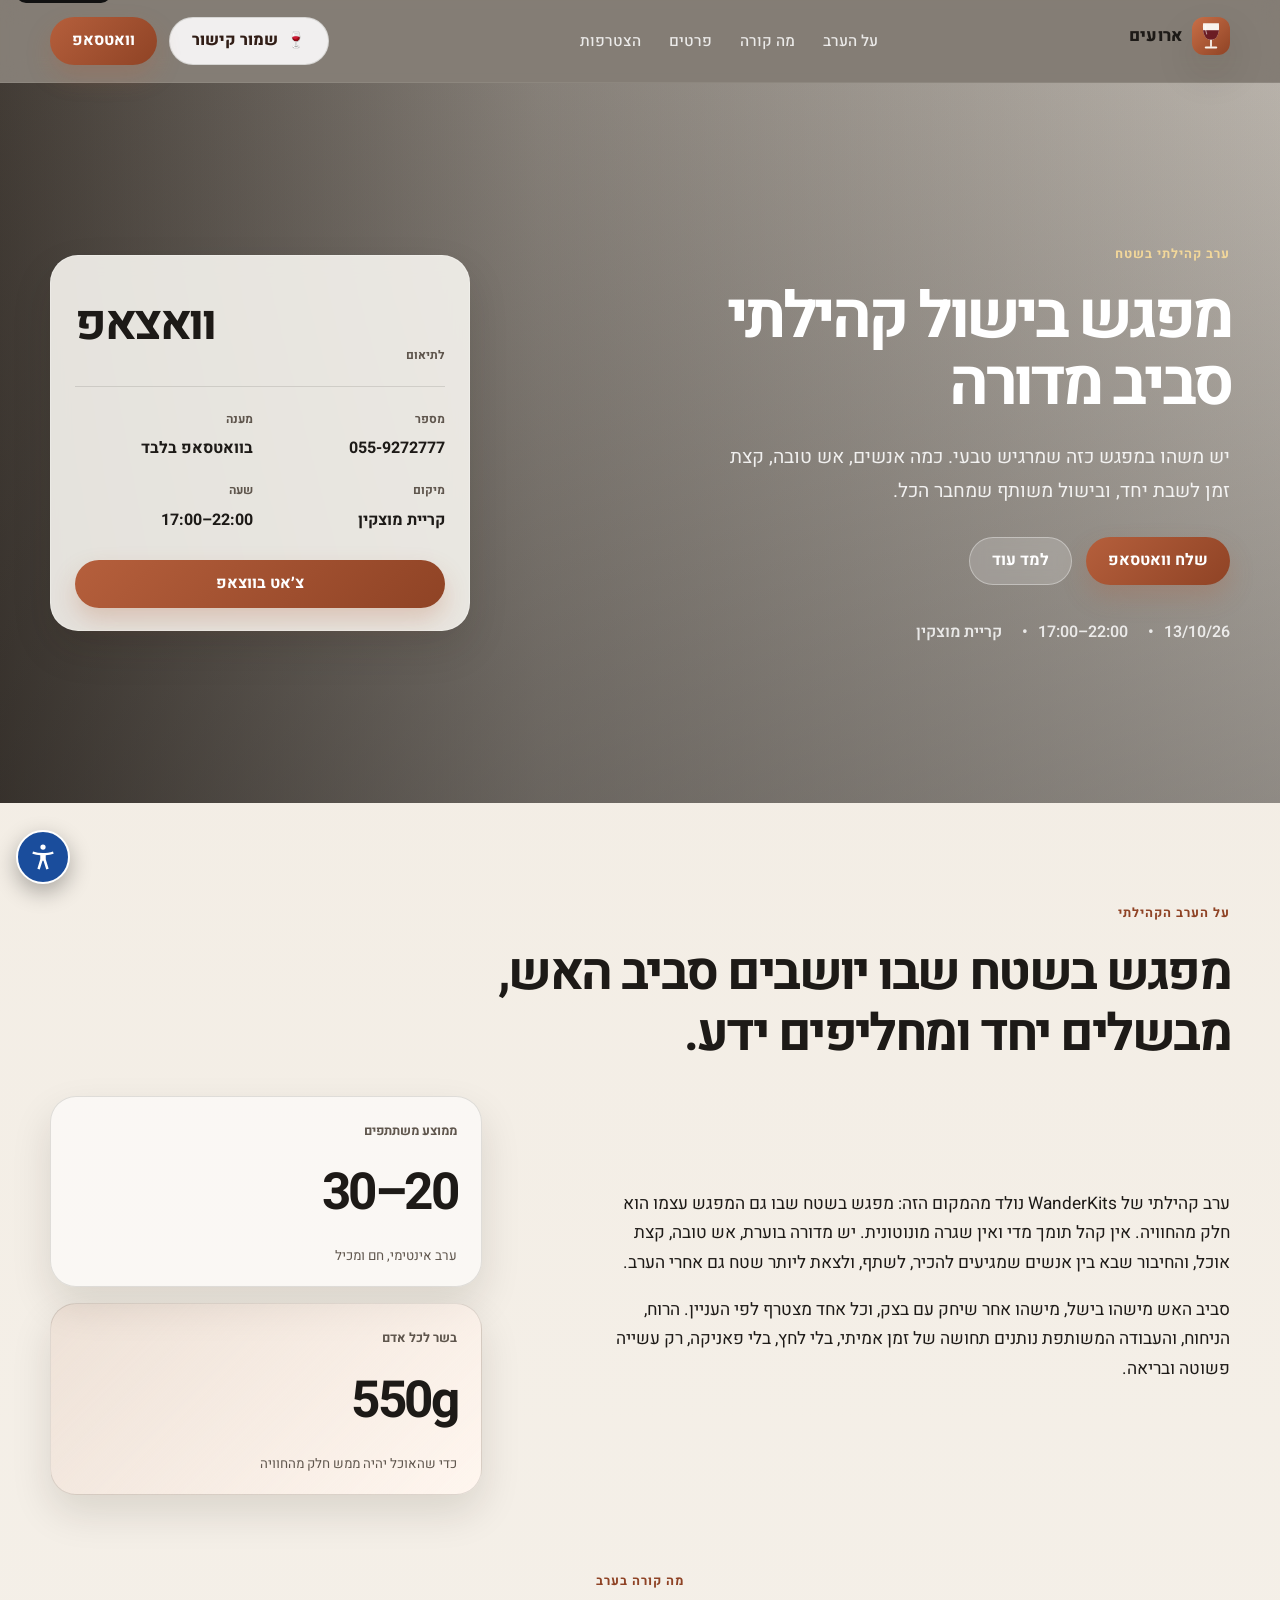
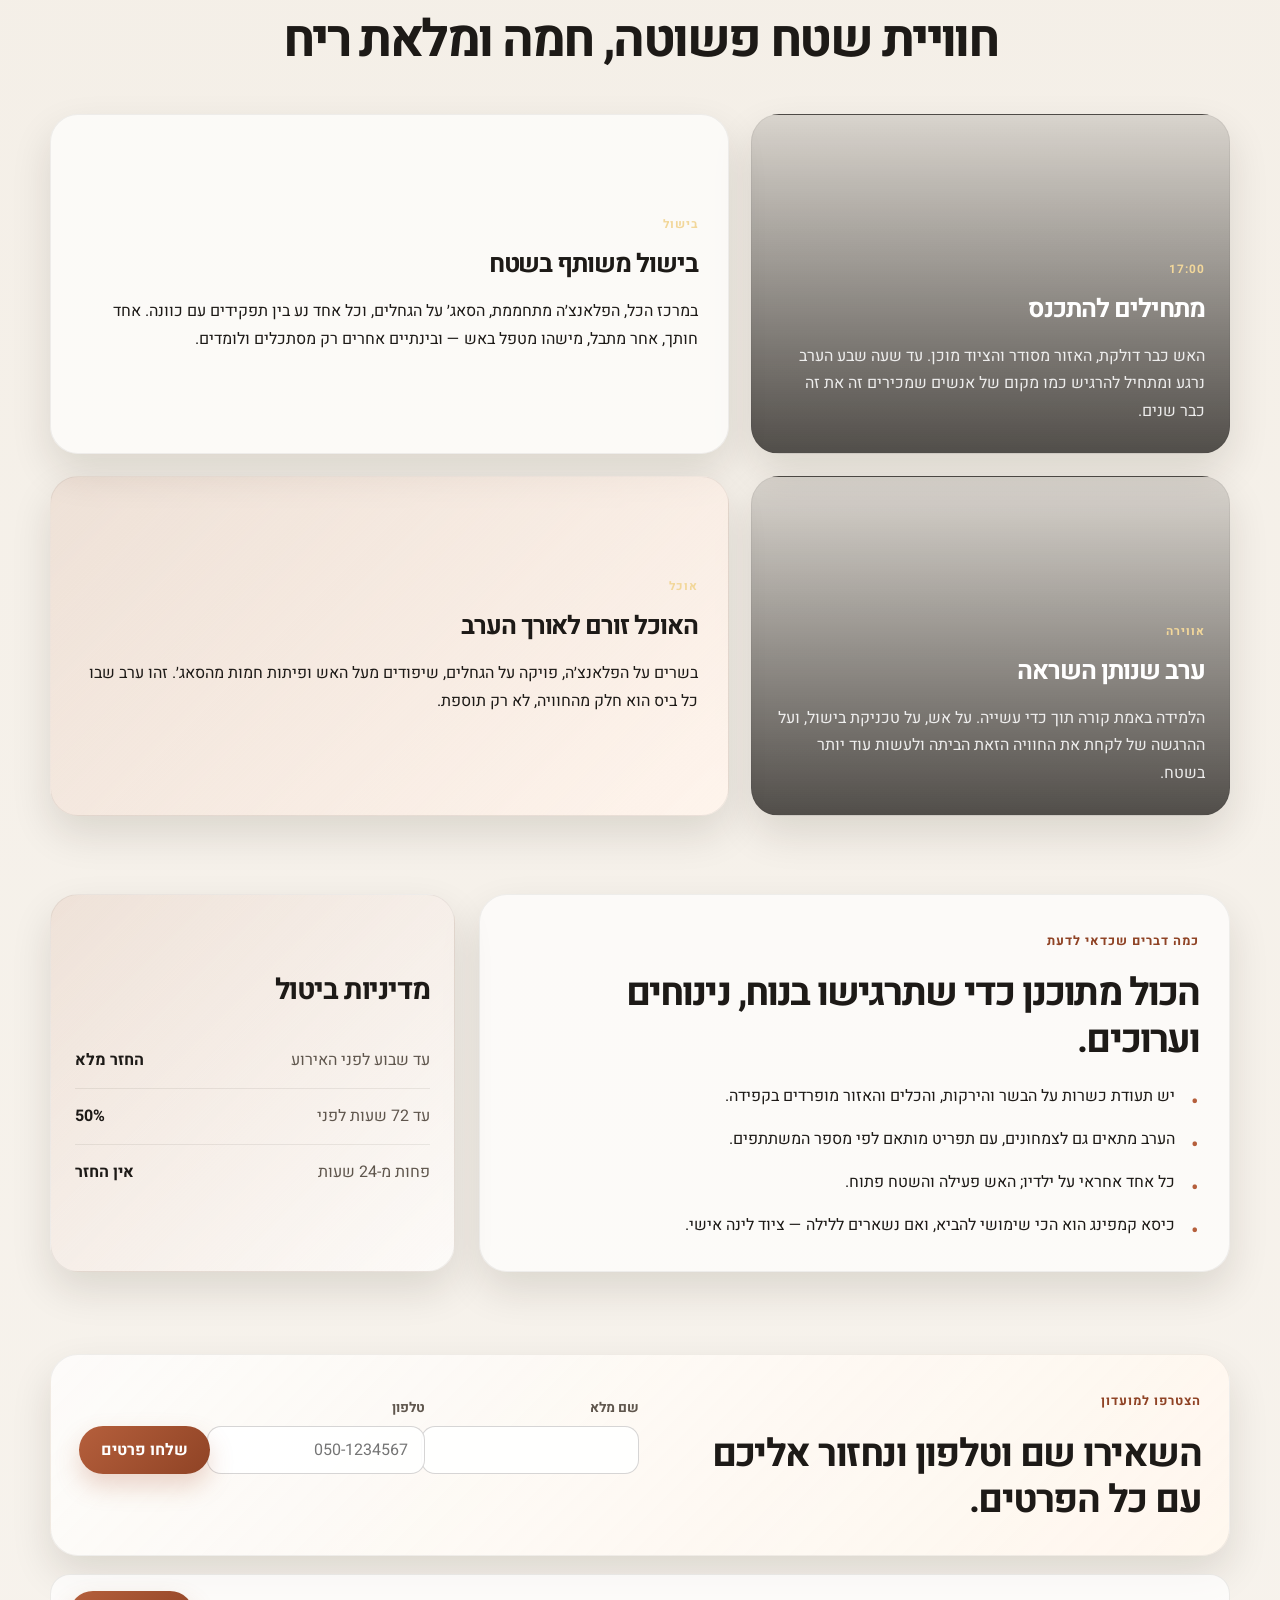
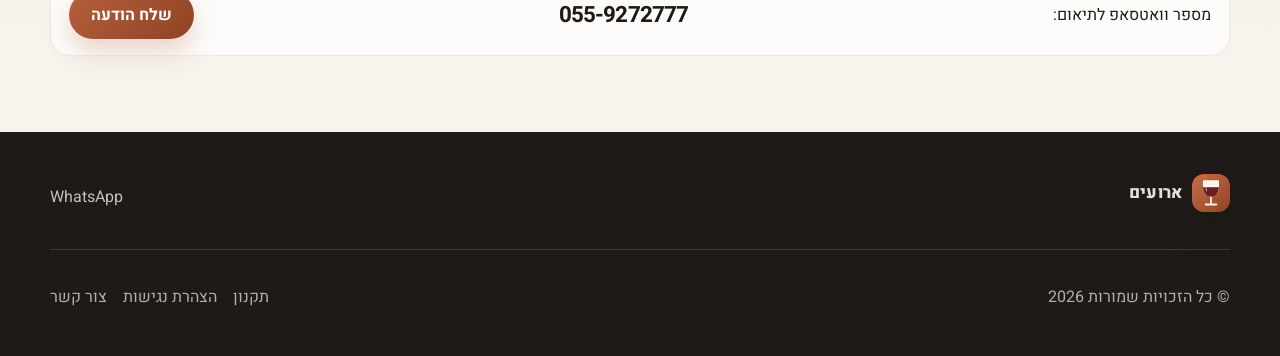
==== commit 6db40dfb: "Add accessibility menu and accessibility statement Floating accessibility button on every page (text" ====
--- a/index.html
+++ b/index.html
@@ -32,8 +32,9 @@
       rel="stylesheet"
     />
     <link rel="stylesheet" href="styles.css" />
+    <script src="accessibility.js"></script>
   </head>
-  <body>
+  <body id="top">
     <a class="skip-link" href="#main-content">דלג לתוכן</a>
     <div class="page-shell">
       <header class="site-header">
@@ -289,6 +290,7 @@
           <p>© כל הזכויות שמורות 2026</p>
           <div class="footer-links">
             <a href="terms.html" aria-label="צפייה בתקנון האתר">תקנון</a>
+            <a href="accessibility.html">הצהרת נגישות</a>
             <a href="https://wa.me/972559272777" target="_blank" rel="noreferrer" aria-label="צור קשר באמצעות וואטסאפ">צור קשר</a>
           </div>
         </div>
--- a/styles.css
+++ b/styles.css
@@ -316,6 +316,10 @@
   line-height: 1.8;
 }
 
+.terms-card ul { margin: 0 0 20px; padding-inline-start: 22px; line-height: 1.8; }
+.terms-card li { margin-bottom: 8px; }
+.terms-card a { color: var(--terracotta-dark); font-weight: 700; text-decoration: underline; }
+
 .legal-note {
   margin-top: 24px;
   padding-top: 18px;
@@ -326,6 +330,87 @@
 .sr-only {
   position: absolute; width: 1px; height: 1px; padding: 0; margin: -1px; overflow: hidden;
   clip: rect(0, 0, 0, 0); white-space: nowrap; border: 0;
+}
+
+/* כפתור ותפריט נגישות – גדלים ב-px כדי שהתפריט לא יגדל יחד עם הגדלת הטקסט */
+.a11y-widget {
+  position: fixed; left: 16px; bottom: max(16px, env(safe-area-inset-bottom)); z-index: 80;
+  font-family: "Heebo", Arial, sans-serif; direction: rtl;
+}
+.a11y-toggle {
+  width: 54px; height: 54px; padding: 0; border-radius: 50%; border: 2px solid #fff;
+  display: grid; place-items: center; background: #1a4d9c; color: #fff; cursor: pointer;
+  box-shadow: 0 8px 22px rgba(0, 0, 0, 0.3);
+}
+.a11y-toggle:hover { background: #143d7d; }
+.a11y-widget :focus-visible { outline: 3px solid #1d1a17; outline-offset: 2px; box-shadow: 0 0 0 5px #fff; }
+.a11y-panel {
+  position: absolute; left: 0; bottom: 66px; width: min(330px, calc(100vw - 32px)); max-height: calc(100vh - 110px);
+  overflow-y: auto; padding: 16px; background: #fff; color: #1d1a17; border: 1px solid rgba(0, 0, 0, 0.14);
+  border-radius: 18px; box-shadow: 0 18px 42px rgba(0, 0, 0, 0.3); font-size: 15px; line-height: 1.4;
+}
+.a11y-panel[hidden] { display: none; }
+.a11y-head { display: flex; align-items: center; justify-content: space-between; gap: 12px; margin-bottom: 12px; }
+.a11y-head h2 { margin: 0; font-size: 19px; font-weight: 800; }
+.a11y-close {
+  width: 40px; height: 40px; border-radius: 50%; border: 1px solid rgba(0, 0, 0, 0.18);
+  background: #f3efe8; color: #1d1a17; font-size: 24px; line-height: 1; cursor: pointer;
+}
+.a11y-font { display: grid; grid-template-columns: 1fr auto 1fr; align-items: center; gap: 8px; margin-bottom: 8px; }
+.a11y-font-value { min-width: 48px; text-align: center; font-weight: 800; }
+.a11y-grid { display: grid; grid-template-columns: repeat(2, minmax(0, 1fr)); gap: 8px; }
+.a11y-btn {
+  min-height: 48px; padding: 8px 10px; border-radius: 12px; border: 2px solid #d6cec2; background: #f9f6f1;
+  color: #1d1a17; font: inherit; font-weight: 700; cursor: pointer;
+}
+.a11y-btn:hover { border-color: #1a4d9c; }
+.a11y-btn[aria-pressed="true"] { background: #1a4d9c; border-color: #1a4d9c; color: #fff; }
+.a11y-btn[aria-disabled="true"] { opacity: 0.45; cursor: not-allowed; }
+.a11y-footer {
+  display: flex; align-items: center; justify-content: space-between; gap: 10px;
+  margin-top: 12px; padding-top: 12px; border-top: 1px solid rgba(0, 0, 0, 0.12);
+}
+.a11y-footer a { color: #1a4d9c; font-weight: 700; text-decoration: underline; }
+
+/* מצבי תצוגה של תפריט הנגישות – חלים רק על תוכן העמוד, לא על התפריט עצמו */
+.a11y-contrast .page-shell,
+.a11y-contrast .page-shell *:not(img) {
+  background: #000 !important; color: #fff !important; border-color: #fff !important;
+  box-shadow: none !important; text-shadow: none !important; backdrop-filter: none !important;
+}
+.a11y-contrast .page-shell a,
+.a11y-contrast .page-shell a *,
+.a11y-contrast .page-shell button { color: #ff0 !important; }
+.a11y-contrast .page-shell .btn,
+.a11y-contrast .page-shell input { border: 2px solid #ff0 !important; }
+.a11y-contrast .page-shell input::placeholder { color: #bbb !important; }
+.a11y-contrast .hero-overlay { display: none !important; }
+
+.a11y-grayscale .page-shell { filter: grayscale(1); }
+
+.a11y-links .page-shell a {
+  text-decoration: underline !important; text-underline-offset: 4px; text-decoration-thickness: 2px;
+  outline: 2px dashed currentColor; outline-offset: 3px;
+}
+
+.a11y-readable .page-shell,
+.a11y-readable .page-shell * { font-family: Arial, "Segoe UI", sans-serif !important; letter-spacing: normal !important; }
+
+.a11y-spacing .page-shell * {
+  letter-spacing: 0.12em !important; word-spacing: 0.16em !important; line-height: 1.8 !important;
+  overflow-wrap: anywhere;
+}
+
+.a11y-cursor,
+.a11y-cursor * {
+  cursor: url("data:image/svg+xml,%3Csvg xmlns='http://www.w3.org/2000/svg' width='48' height='48' viewBox='0 0 48 48'%3E%3Cpath d='M6 4v36l10-9 7 15 7-3-7-15h13z' fill='%23000' stroke='%23fff' stroke-width='3' stroke-linejoin='round'/%3E%3C/svg%3E") 6 4, auto !important;
+}
+
+.a11y-motion,
+.a11y-motion *,
+.a11y-motion *::before,
+.a11y-motion *::after {
+  animation: none !important; transition: none !important; scroll-behavior: auto !important;
 }
 
 @media (prefers-reduced-motion: reduce) {
@@ -360,4 +445,6 @@
   .newsletter-form input, .newsletter-form button { width: 100%; }
   .signup-form { grid-template-columns: 1fr; }
   .footer-inner, .footer-bottom { flex-direction: column; align-items: flex-start; }
-}
+  /* מקום לכפתור הנגישות הצף, כדי שלא יסתיר את הקישורים בתחתית */
+  .footer-bottom { padding-bottom: 96px; }
+}
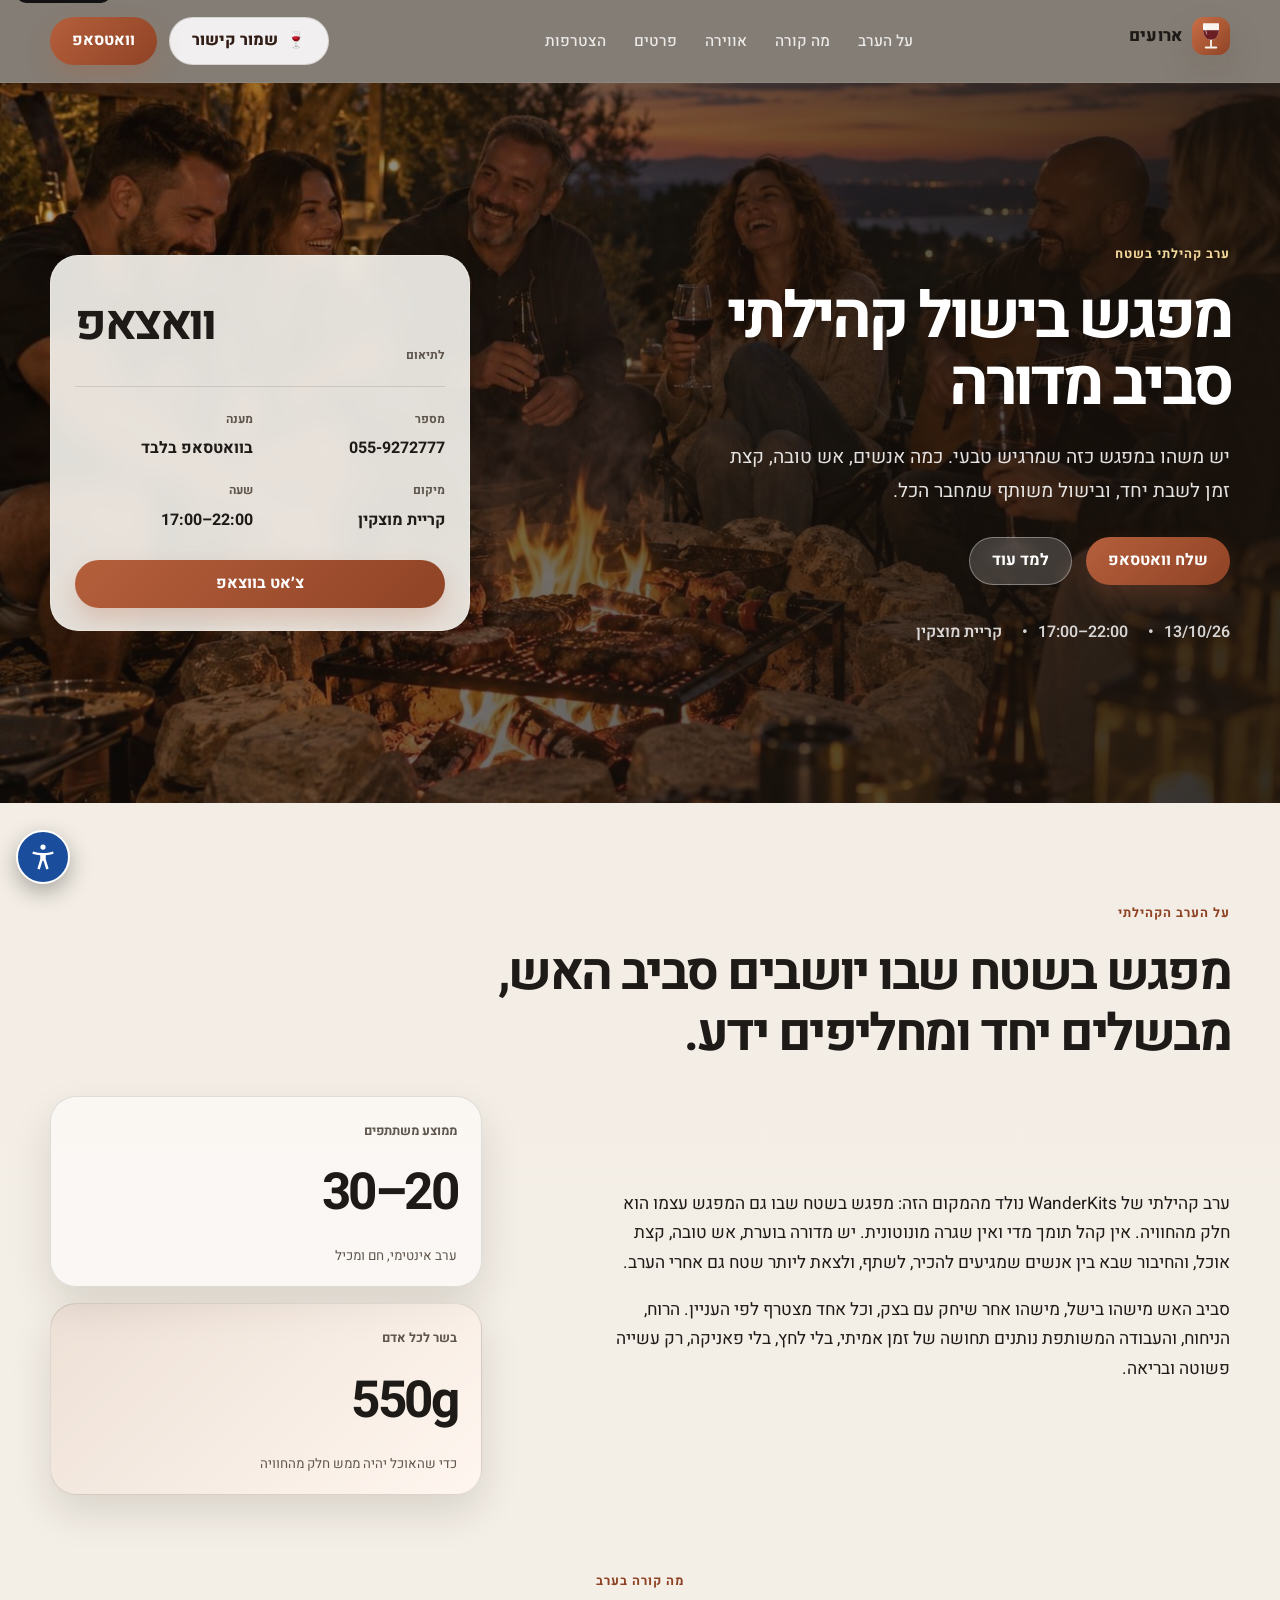
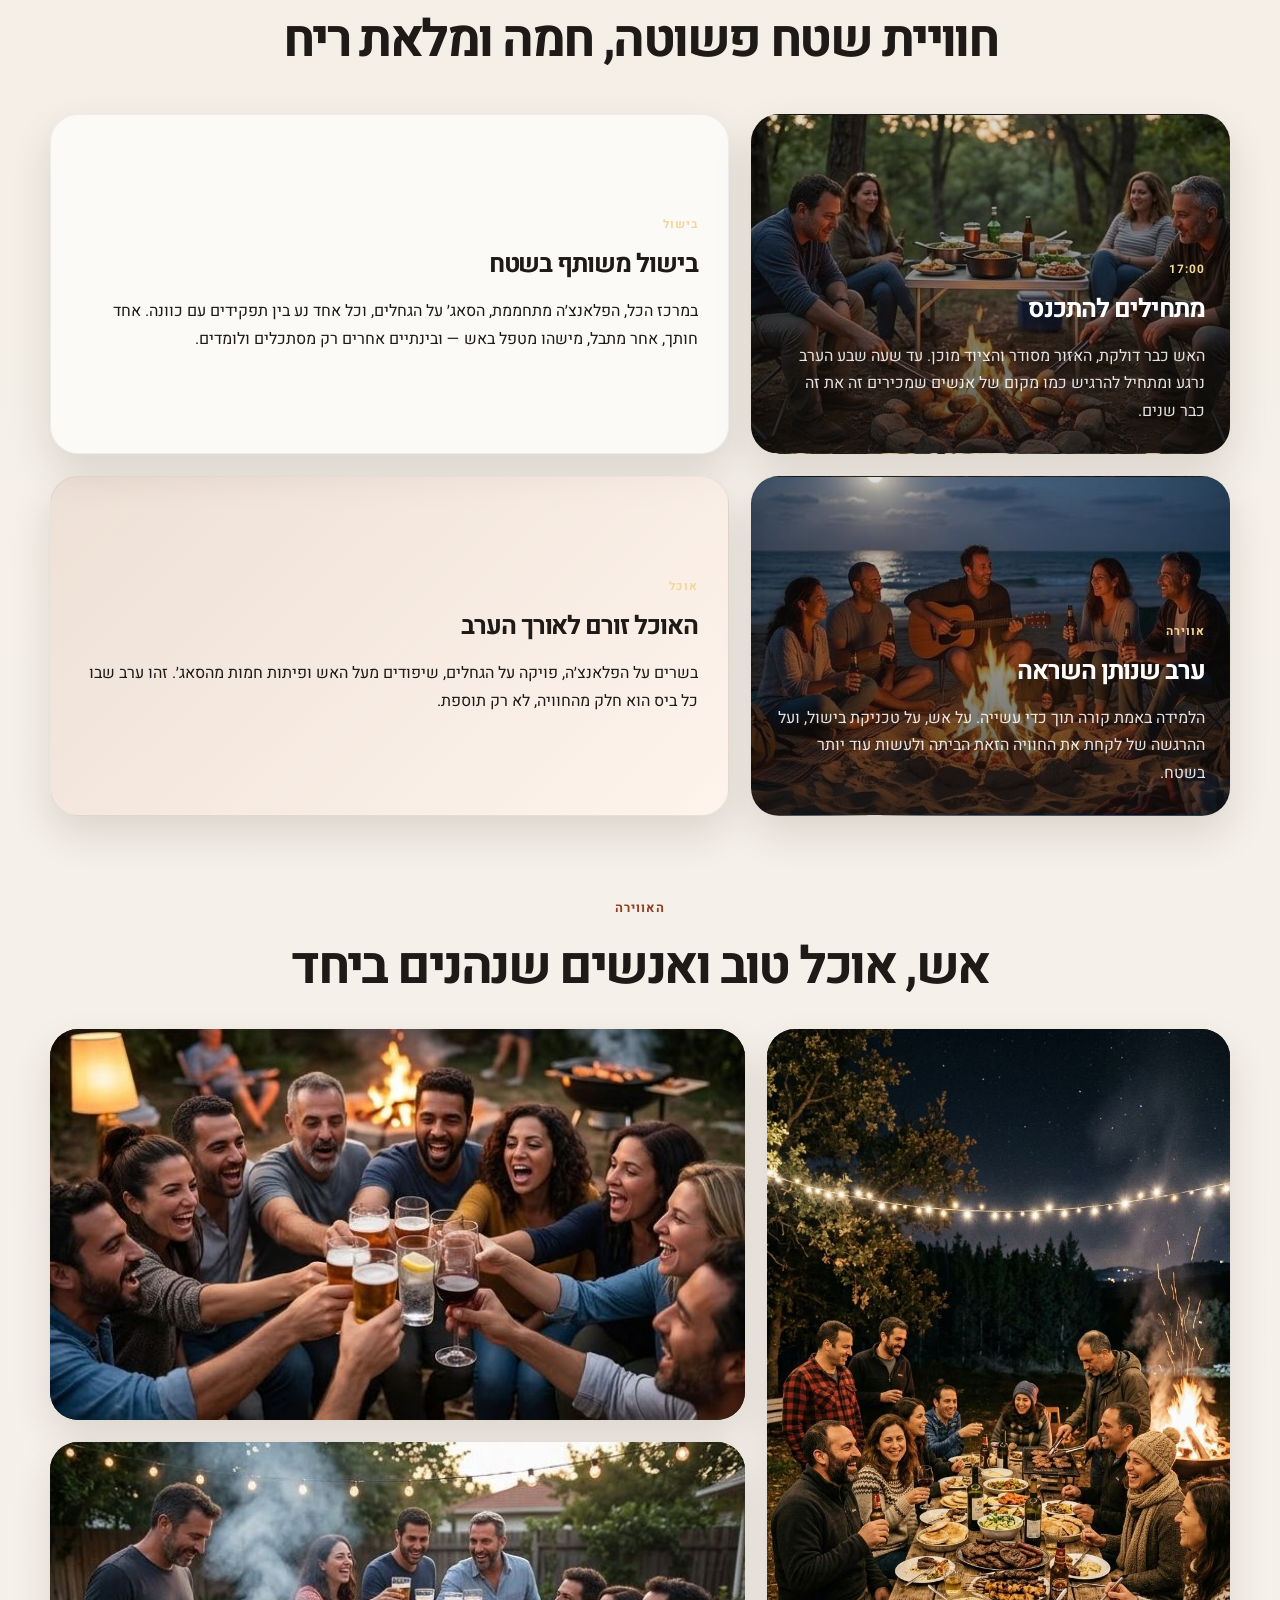
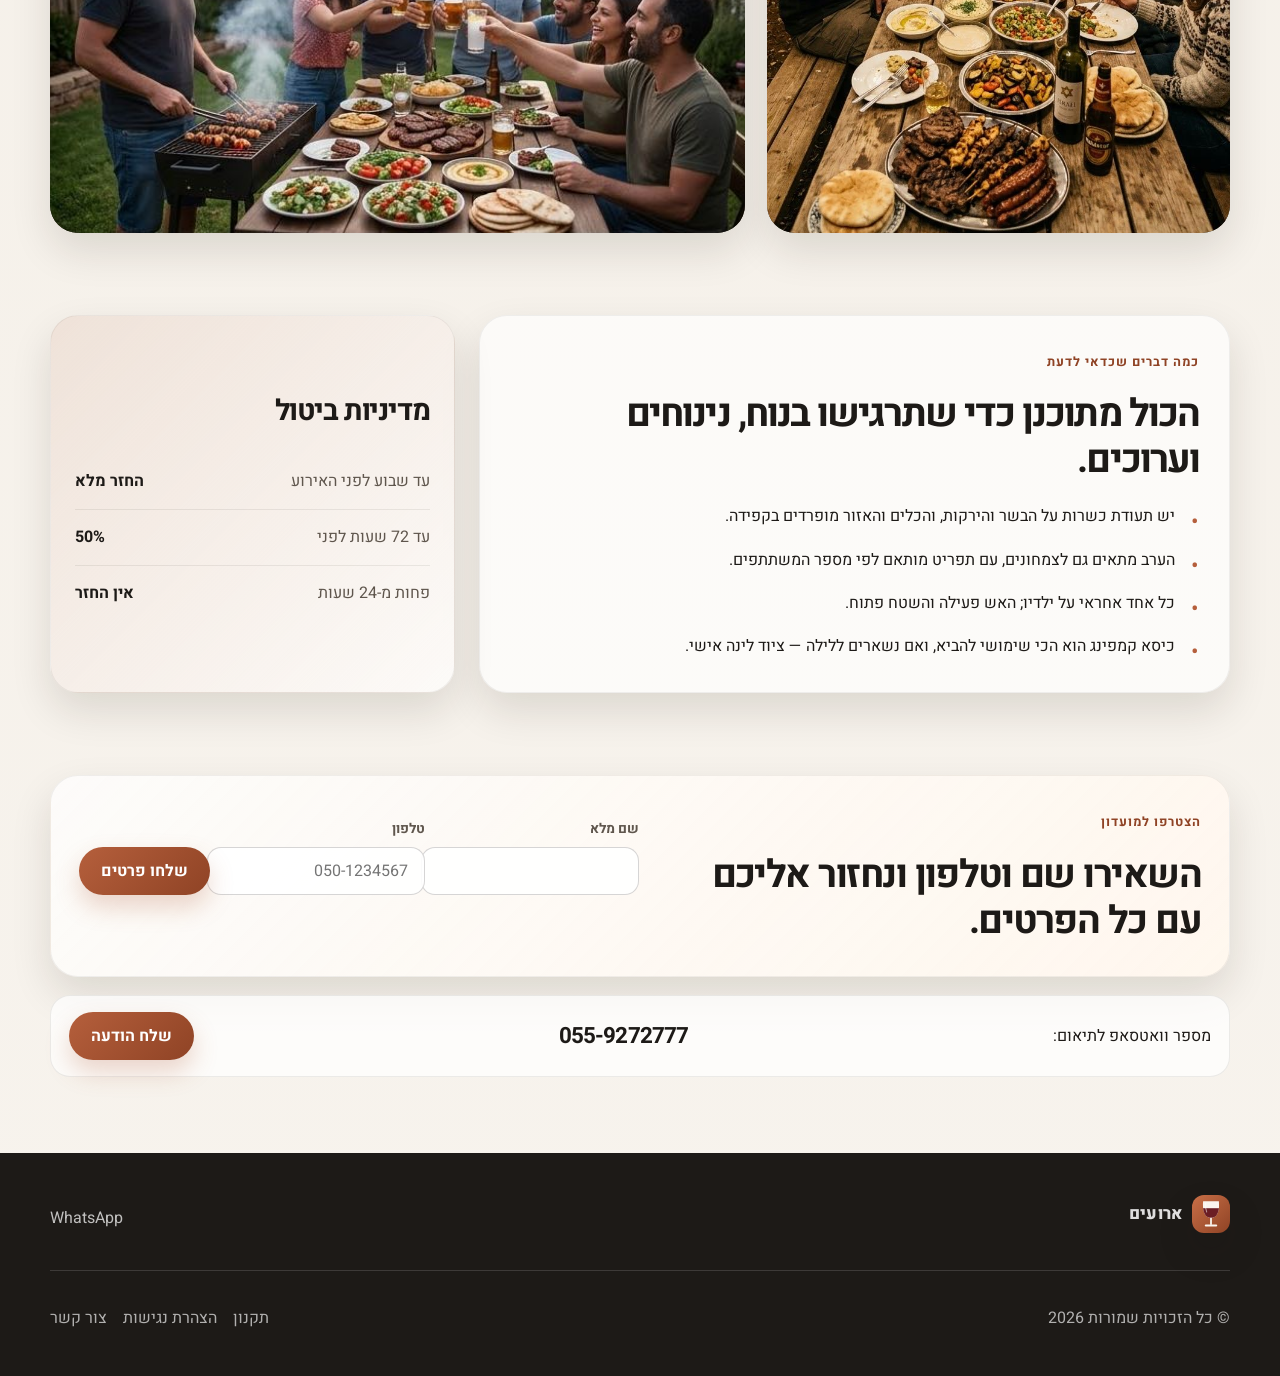
==== commit f7c11e4e: "Add atmosphere photos: hero, experience cards and new gallery Replace the Unsplash stock photos with" ====
--- a/index.html
+++ b/index.html
@@ -49,6 +49,7 @@
           <nav class="main-nav" aria-label="תפריט ניווט">
             <a href="#about">על הערב</a>
             <a href="#experience">מה קורה</a>
+            <a href="#gallery">אווירה</a>
             <a href="#details">פרטים</a>
             <a href="#join">הצטרפות</a>
           </nav>
@@ -205,6 +206,39 @@
           </div>
         </section>
 
+        <section class="gallery" id="gallery" aria-labelledby="gallery-title">
+          <div class="container">
+            <div class="section-header center-header">
+              <span class="eyebrow eyebrow-dark">האווירה</span>
+              <h2 id="gallery-title">אש, אוכל טוב ואנשים שנהנים ביחד</h2>
+            </div>
+
+            <div class="gallery-grid">
+              <figure class="gallery-item gallery-tall">
+                <img
+                  src="images/long-table.jpg"
+                  alt="חברים סביב שולחן עץ ארוך עמוס בשרים, סלטים ופיתות, מתחת לשרשרת נורות ולצד מדורה בלילה"
+                  width="768" height="1376" loading="lazy" decoding="async"
+                />
+              </figure>
+              <figure class="gallery-item">
+                <img
+                  src="images/cheers.jpg"
+                  alt="קבוצת חברים מרימה כוסות ומשיקה לחיים בערב בחוץ"
+                  width="685" height="381" loading="lazy" decoding="async"
+                />
+              </figure>
+              <figure class="gallery-item">
+                <img
+                  src="images/backyard-grill.jpg"
+                  alt="חברים סביב גריל עשן ושולחן עמוס מנות בחצר מוארת בנורות"
+                  width="685" height="381" loading="lazy" decoding="async"
+                />
+              </figure>
+            </div>
+          </div>
+        </section>
+
         <section class="details" id="details">
           <div class="container details-wrap">
             <div class="info-panel">
--- a/styles.css
+++ b/styles.css
@@ -105,9 +105,10 @@
 
 .hero {
   position: relative; overflow: hidden;
+  /* 270deg: הצד הכהה מימין, מאחורי הטקסט בעמוד RTL */
   background:
-    linear-gradient(90deg, rgba(25, 18, 12, 0.8), rgba(25, 18, 12, 0.48) 42%, rgba(25, 18, 12, 0.24)),
-    url("https://images.unsplash.com/photo-1500530855697-b586d89ba3ee?auto=format&fit=crop&w=1600&q=80") center/cover no-repeat;
+    linear-gradient(270deg, rgba(25, 18, 12, 0.84), rgba(25, 18, 12, 0.56) 45%, rgba(25, 18, 12, 0.3)),
+    url("images/fire-circle.jpg") center/cover no-repeat;
 }
 .hero-overlay { position: absolute; inset: 0; background: linear-gradient(180deg, rgba(18, 16, 14, 0.04), rgba(18, 16, 14, 0.28)); }
 .hero-inner {
@@ -179,12 +180,12 @@
 .image-card.one {
   background-image:
     linear-gradient(180deg, rgba(18, 15, 12, 0.12), rgba(18, 15, 12, 0.72)),
-    url("https://images.unsplash.com/photo-1528605248644-14dd04022da1?auto=format&fit=crop&w=1200&q=80");
+    url("images/forest-cooking.jpg");
 }
 .image-card.two {
   background-image:
     linear-gradient(180deg, rgba(18, 15, 12, 0.12), rgba(18, 15, 12, 0.72)),
-    url("https://images.unsplash.com/photo-1473448912268-2022ce9509d8?auto=format&fit=crop&w=1200&q=80");
+    url("images/beach-guitar.jpg");
 }
 .card-copy { padding: 24px 24px 28px; color: white; }
 .card-kicker {
@@ -198,6 +199,16 @@
 }
 .text-card p { color: var(--ink); }
 .accent-card { background: linear-gradient(135deg, rgba(181, 95, 60, 0.1), rgba(255, 244, 236, 0.92)); }
+
+.gallery { padding-bottom: 82px; }
+.gallery-grid { display: grid; grid-template-columns: minmax(0, 0.8fr) minmax(0, 1.2fr); gap: 22px; }
+.gallery-item {
+  position: relative; margin: 0; overflow: hidden; border-radius: 28px; box-shadow: var(--shadow); background: #2a211b;
+}
+.gallery-item img { display: block; width: 100%; height: auto; aspect-ratio: 16 / 9; object-fit: cover; }
+/* התמונה הגבוהה ממוקמת אבסולוטית כדי שהגובה המקורי שלה לא ימתח את השורות */
+.gallery-tall { grid-row: span 2; min-height: 320px; }
+.gallery-tall img { position: absolute; inset: 0; height: 100%; aspect-ratio: auto; }
 
 .details { padding-bottom: 82px; }
 .details-wrap { display: grid; grid-template-columns: minmax(0, 1.3fr) minmax(280px, 0.7fr); gap: 24px; align-items: stretch; }
@@ -430,6 +441,13 @@
   .hero-copy { max-width: 100%; }
   .cards-grid { display: grid; grid-template-columns: 1fr; }
   .image-card, .text-card { grid-column: auto; }
+  .hero {
+    background:
+      linear-gradient(180deg, rgba(25, 18, 12, 0.8), rgba(25, 18, 12, 0.62) 55%, rgba(25, 18, 12, 0.45)),
+      url("images/fire-circle.jpg") center/cover no-repeat;
+  }
+  .gallery-grid { grid-template-columns: 1fr; }
+  .gallery-tall { grid-row: auto; aspect-ratio: 4 / 5; min-height: 0; }
   .newsletter-inner { align-items: flex-start; }
   .newsletter-form { min-width: 100%; width: 100%; }
   .contact-box { flex-direction: column; align-items: flex-start; min-width: 100%; }
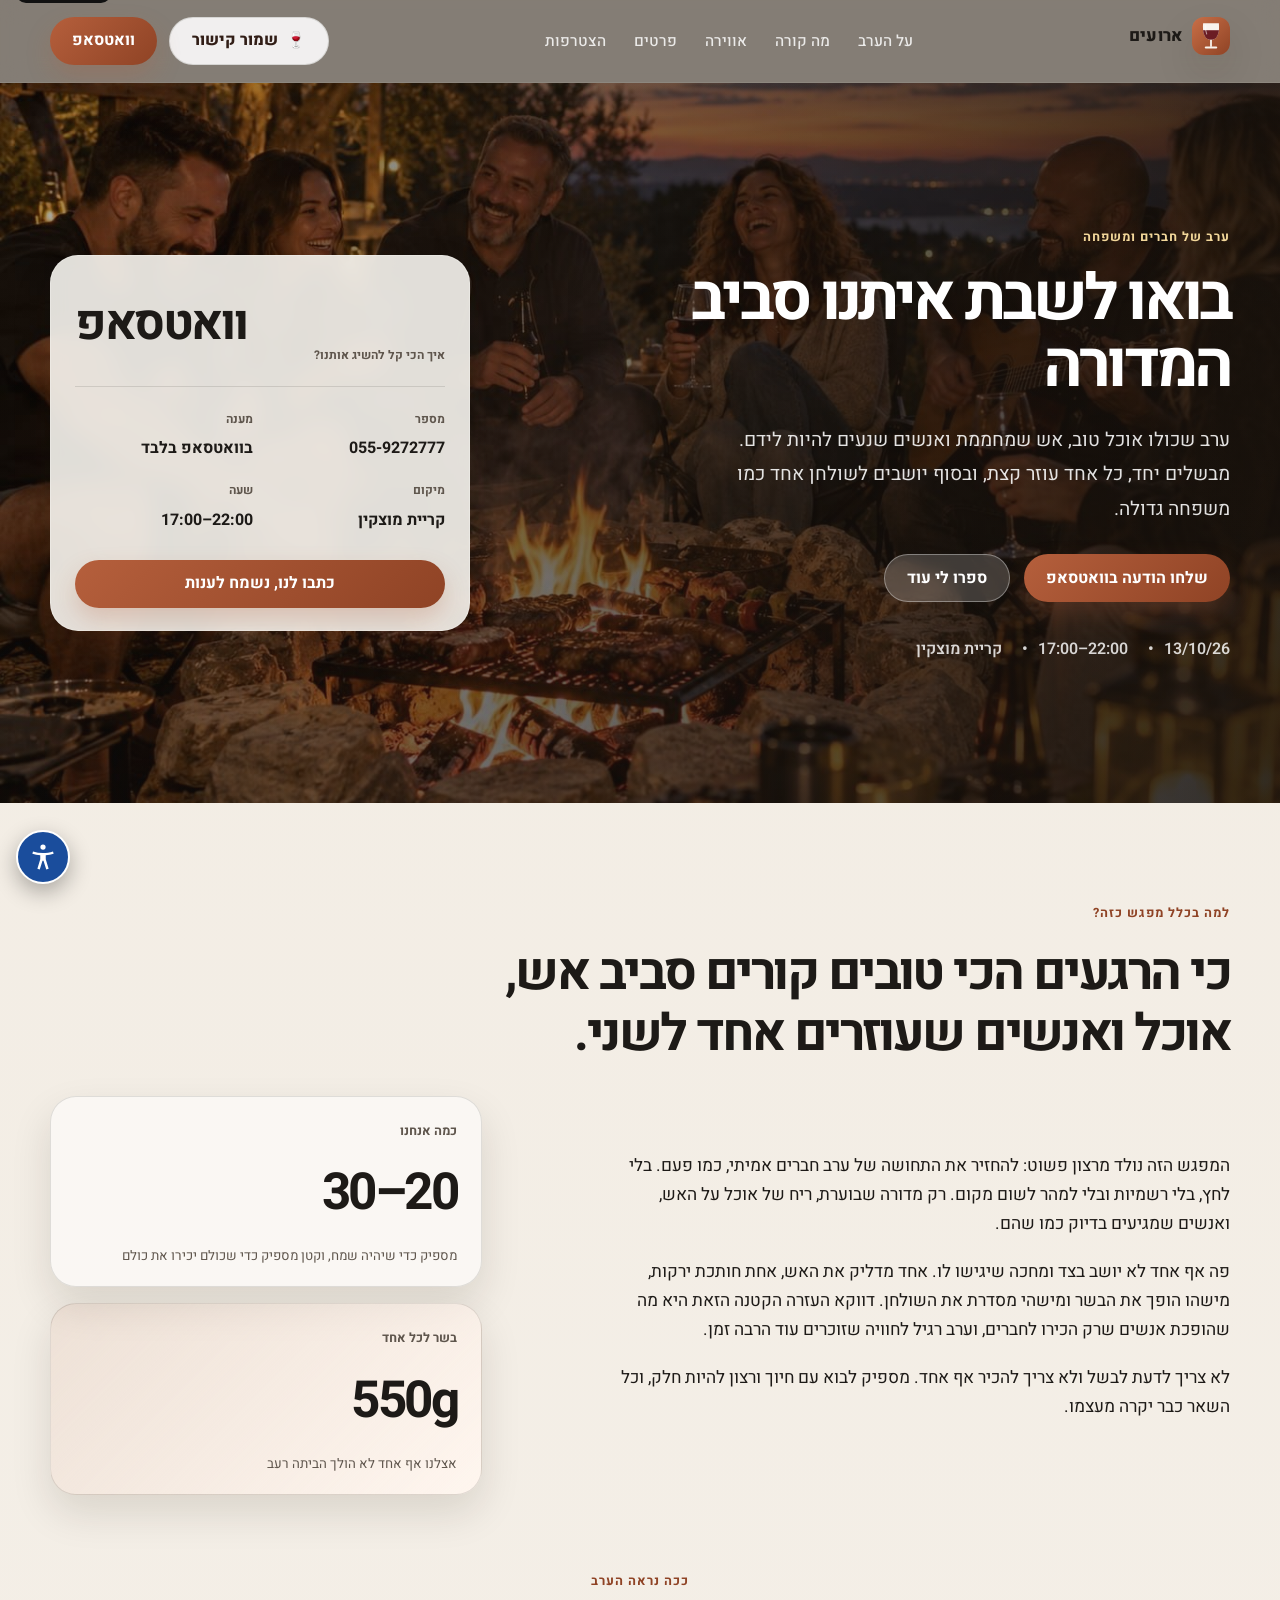
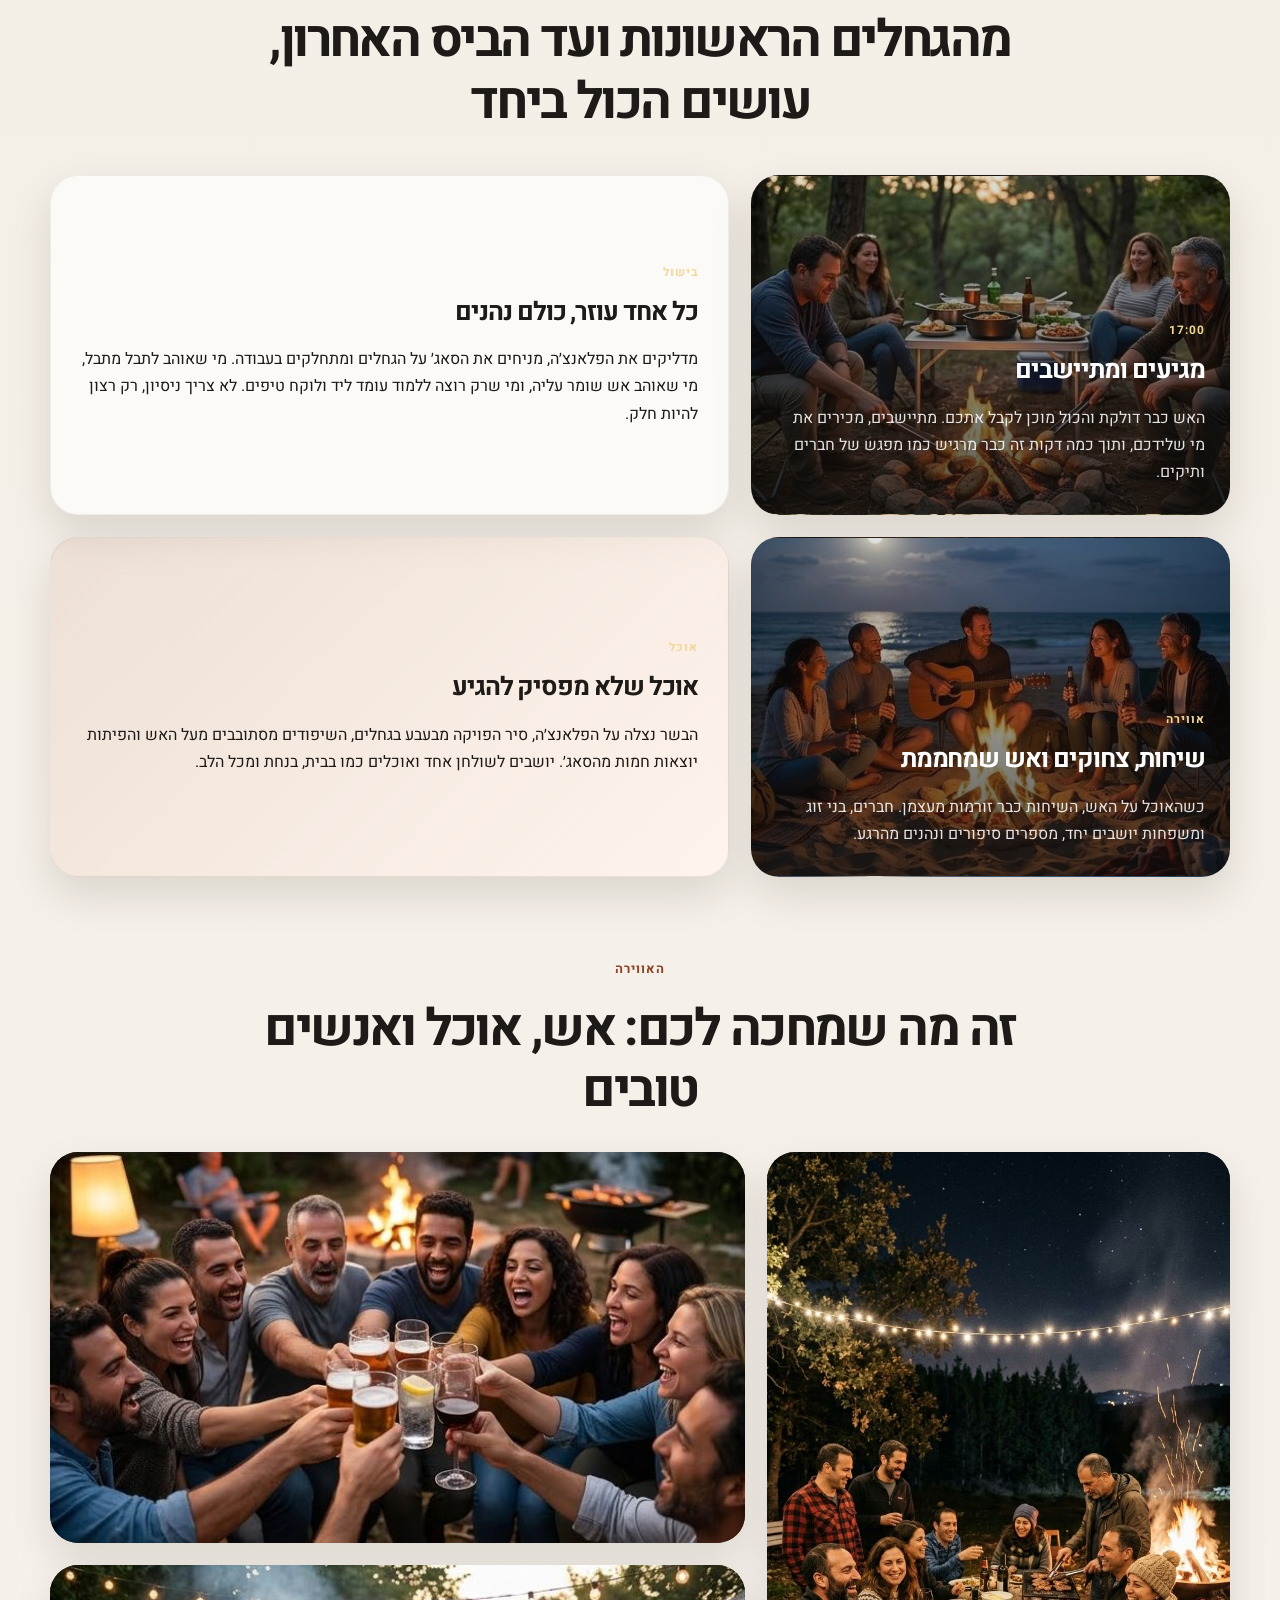
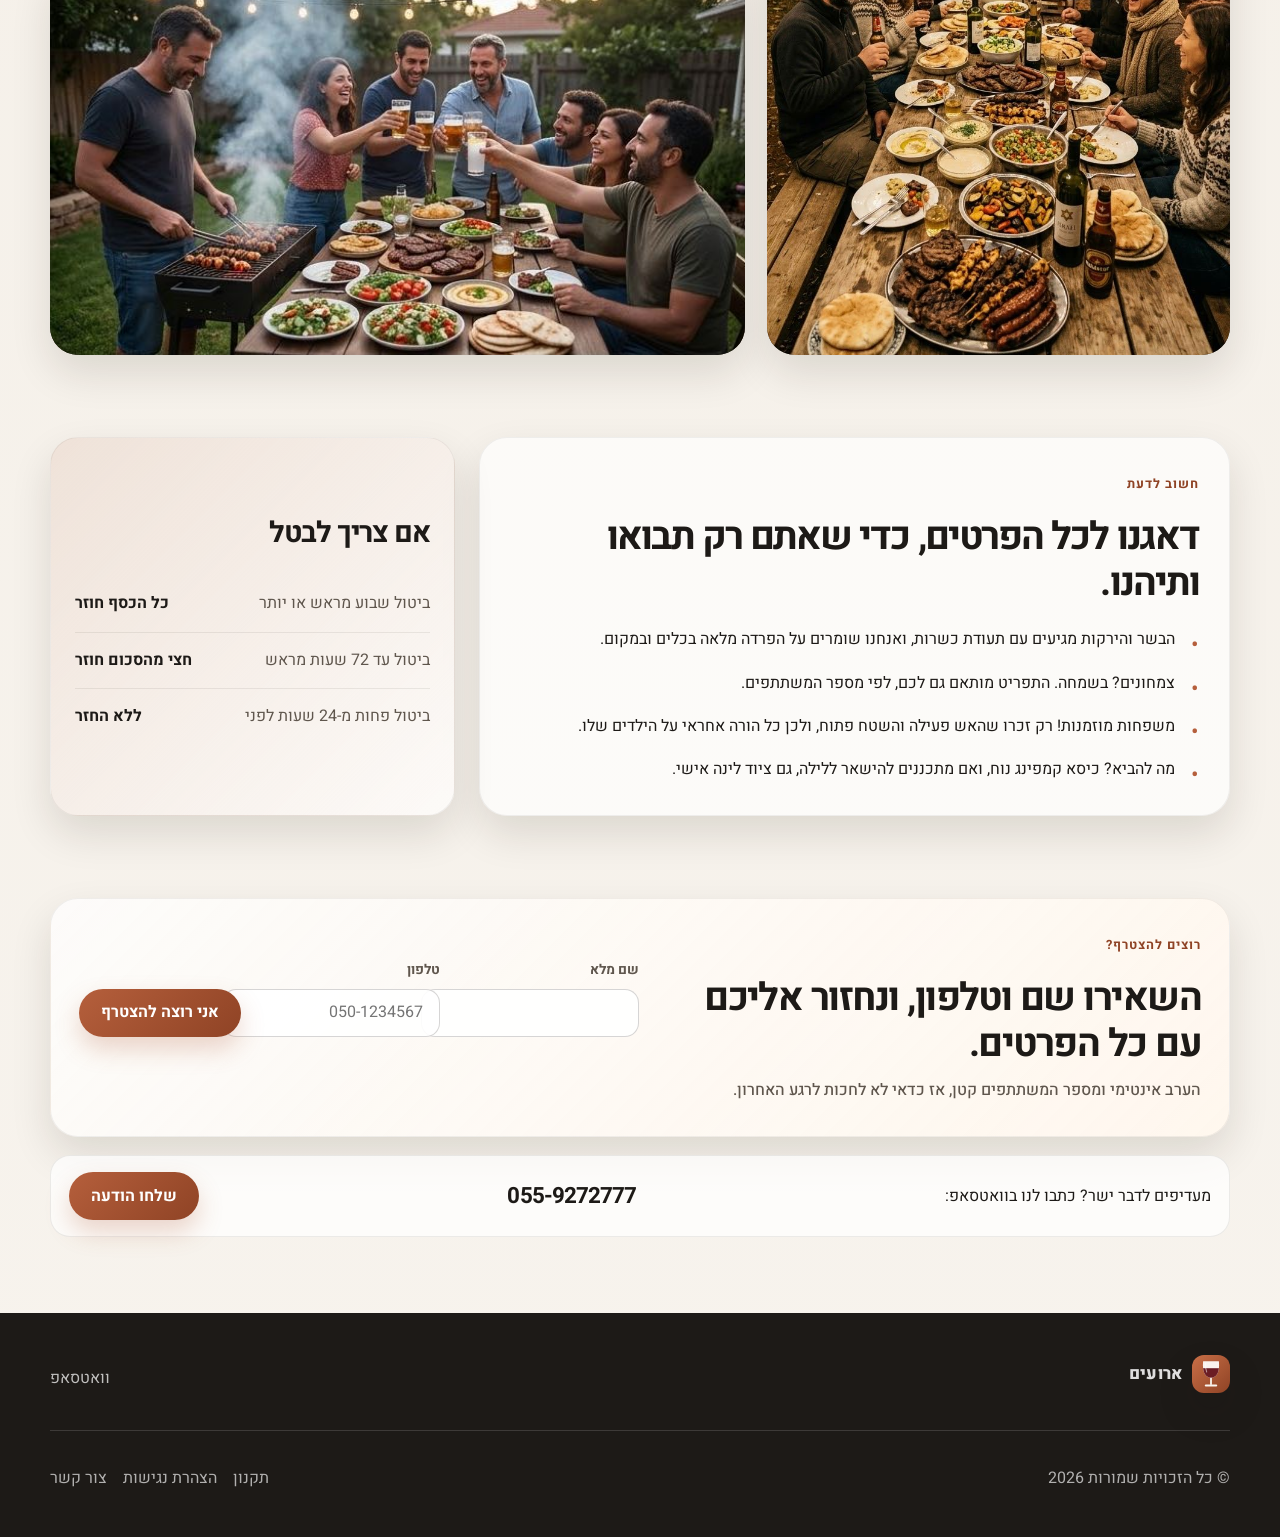
==== commit b2e7e796: "Rewrite site copy in a warm, original voice and drop WanderKits Remove the leftover WanderKits templ" ====
--- a/index.html
+++ b/index.html
@@ -3,10 +3,10 @@
   <head>
     <meta charset="UTF-8" />
     <meta name="viewport" content="width=device-width, initial-scale=1.0" />
-    <title>מפגש בישול קהילתי סביב מדורה</title>
+    <title>ערב אוכל וחברים סביב המדורה | ארועים</title>
     <meta
       name="description"
-      content="מפגש קהילתי סביב מדורה, בישול משותף ואנשים טובים. ערב שטח עם אוכל, אש, שיחות וסיפוק אמיתי."
+      content="ערב חם של אוכל, אש ואנשים טובים. מבשלים יחד סביב המדורה, כל אחד עוזר קצת, וכולם יוצאים שבעים ומחוברים. 13/10/26, קריית מוצקין."
     />
     <link rel="icon" href="icons/favicon.svg" type="image/svg+xml" />
     <link rel="icon" href="icons/favicon-32.png" sizes="32x32" type="image/png" />
@@ -19,8 +19,8 @@
     <meta property="og:site_name" content="ארועים" />
     <meta property="og:locale" content="he_IL" />
     <meta property="og:url" content="https://eruyim.online/" />
-    <meta property="og:title" content="ארועים – מפגש בישול קהילתי סביב מדורה" />
-    <meta property="og:description" content="ערב שטח עם אוכל, אש ושיחות. 13/10/26, קריית מוצקין." />
+    <meta property="og:title" content="ארועים – ערב אוכל וחברים סביב המדורה" />
+    <meta property="og:description" content="מבשלים יחד סביב המדורה, צוחקים, אוכלים ונהנים כמו משפחה אחת. 13/10/26, 17:00–22:00, קריית מוצקין." />
     <meta property="og:image" content="https://eruyim.online/icons/og-image.png" />
     <meta property="og:image:width" content="1200" />
     <meta property="og:image:height" content="630" />
@@ -40,7 +40,7 @@
       <header class="site-header">
         <div class="container header-inner">
           <div class="brand-wrap">
-            <a href="#top" class="brand" aria-label="ארועים Home">
+            <a href="#top" class="brand" aria-label="ארועים – חזרה לראש העמוד">
               <img class="brand-mark" src="icons/favicon.svg" alt="" width="38" height="38" />
               <span class="brand-text">ארועים</span>
             </a>
@@ -69,16 +69,16 @@
           <div class="hero-overlay"></div>
           <div class="container hero-inner">
             <div class="hero-copy">
-              <span class="eyebrow">ערב קהילתי בשטח</span>
-              <h1>מפגש בישול קהילתי סביב מדורה</h1>
+              <span class="eyebrow">ערב של חברים ומשפחה</span>
+              <h1>בואו לשבת איתנו סביב המדורה</h1>
               <p>
-                יש משהו במפגש כזה שמרגיש טבעי. כמה אנשים, אש טובה, קצת זמן לשבת יחד,
-                ובישול משותף שמחבר הכל.
+                ערב שכולו אוכל טוב, אש שמחממת ואנשים שנעים להיות לידם. מבשלים יחד, כל אחד
+                עוזר קצת, ובסוף יושבים לשולחן אחד כמו משפחה גדולה.
               </p>
 
               <div class="hero-actions">
-                <a href="https://wa.me/972559272777" target="_blank" rel="noreferrer" aria-label="שלח הודעה בווצאפ" class="btn btn-primary">שלח וואטסאפ</a>
-                <a href="#about" class="btn btn-light">למד עוד</a>
+                <a href="https://wa.me/972559272777" target="_blank" rel="noreferrer" aria-label="שליחת הודעה בוואטסאפ" class="btn btn-primary">שלחו הודעה בוואטסאפ</a>
+                <a href="#about" class="btn btn-light">ספרו לי עוד</a>
               </div>
 
               <ul class="hero-meta" aria-label="פרטי האירוע">
@@ -90,8 +90,8 @@
 
             <aside class="hero-card" id="ticket">
               <div class="ticket-price">
-                <span class="ticket-label">לתיאום</span>
-                <strong>וואצאפ</strong>
+                <span class="ticket-label">איך הכי קל להשיג אותנו?</span>
+                <strong>וואטסאפ</strong>
               </div>
 
               <div class="ticket-grid">
@@ -113,42 +113,45 @@
                 </div>
               </div>
 
-              <a href="https://wa.me/972559272777" target="_blank" rel="noreferrer" aria-label="פתח צ׳אט בווצאפ" class="btn btn-primary btn-block">צ׳אט בווצאפ</a>
+              <a href="https://wa.me/972559272777" target="_blank" rel="noreferrer" aria-label="שיחה איתנו בוואטסאפ" class="btn btn-primary btn-block">כתבו לנו, נשמח לענות</a>
             </aside>
           </div>
         </section>
 
         <section class="intro container" id="about">
           <div class="section-header">
-            <span class="eyebrow eyebrow-dark">על הערב הקהילתי</span>
-            <h2>מפגש בשטח שבו יושבים סביב האש, מבשלים יחד ומחליפים ידע.</h2>
+            <span class="eyebrow eyebrow-dark">למה בכלל מפגש כזה?</span>
+            <h2>כי הרגעים הכי טובים קורים סביב אש, אוכל ואנשים שעוזרים אחד לשני.</h2>
           </div>
 
           <div class="split-layout">
             <div class="text-block">
               <p>
-                ערב קהילתי של WanderKits נולד מהמקום הזה: מפגש בשטח שבו גם המפגש עצמו
-                הוא חלק מהחוויה. אין קהל תומך מדי ואין שגרה מונוטונית. יש מדורה בוערת,
-                אש טובה, קצת אוכל, והחיבור שבא בין אנשים שמגיעים להכיר, לשתף, ולצאת
-                ליותר שטח גם אחרי הערב.
+                המפגש הזה נולד מרצון פשוט: להחזיר את התחושה של ערב חברים אמיתי, כמו פעם.
+                בלי לחץ, בלי רשמיות ובלי למהר לשום מקום. רק מדורה שבוערת, ריח של אוכל על
+                האש, ואנשים שמגיעים בדיוק כמו שהם.
               </p>
               <p>
-                סביב האש מישהו בישל, מישהו אחר שיחק עם בצק, וכל אחד מצטרף לפי העניין.
-                הרוח, הניחוח, והעבודה המשותפת נותנים תחושה של זמן אמיתי, בלי לחץ, בלי
-                פאניקה, רק עשייה פשוטה ובריאה.
+                פה אף אחד לא יושב בצד ומחכה שיגישו לו. אחד מדליק את האש, אחת חותכת ירקות,
+                מישהו הופך את הבשר ומישהי מסדרת את השולחן. דווקא העזרה הקטנה הזאת היא מה
+                שהופכת אנשים שרק הכירו לחברים, וערב רגיל לחוויה שזוכרים עוד הרבה זמן.
+              </p>
+              <p>
+                לא צריך לדעת לבשל ולא צריך להכיר אף אחד. מספיק לבוא עם חיוך ורצון להיות
+                חלק, וכל השאר כבר יקרה מעצמו.
               </p>
             </div>
 
             <div class="feature-highlight">
               <div class="feature-box">
-                <span>ממוצע משתתפים</span>
+                <span>כמה אנחנו</span>
                 <strong>20–30</strong>
-                <small>ערב אינטימי, חם ומכיל</small>
+                <small>מספיק כדי שיהיה שמח, וקטן מספיק כדי שכולם יכירו את כולם</small>
               </div>
               <div class="feature-box accent">
-                <span>בשר לכל אדם</span>
+                <span>בשר לכל אחד</span>
                 <strong>550g</strong>
-                <small>כדי שהאוכל יהיה ממש חלק מהחוויה</small>
+                <small>אצלנו אף אחד לא הולך הביתה רעב</small>
               </div>
             </div>
           </div>
@@ -157,49 +160,49 @@
         <section class="experience" id="experience">
           <div class="container">
             <div class="section-header center-header">
-              <span class="eyebrow eyebrow-dark">מה קורה בערב</span>
-              <h2>חוויית שטח פשוטה, חמה ומלאת ריח</h2>
+              <span class="eyebrow eyebrow-dark">ככה נראה הערב</span>
+              <h2>מהגחלים הראשונות ועד הביס האחרון, עושים הכול ביחד</h2>
             </div>
 
             <div class="cards-grid">
               <article class="experience-card image-card one">
                 <div class="card-copy">
                   <span class="card-kicker">17:00</span>
-                  <h3>מתחילים להתכנס</h3>
+                  <h3>מגיעים ומתיישבים</h3>
                   <p>
-                    האש כבר דולקת, האזור מסודר והציוד מוכן. עד שעה שבע הערב נרגע ומתחיל
-                    להרגיש כמו מקום של אנשים שמכירים זה את זה כבר שנים.
+                    האש כבר דולקת והכול מוכן לקבל אתכם. מתיישבים, מכירים את מי שלידכם, ותוך
+                    כמה דקות זה כבר מרגיש כמו מפגש של חברים ותיקים.
                   </p>
                 </div>
               </article>
 
               <article class="experience-card text-card">
                 <span class="card-kicker">בישול</span>
-                <h3>בישול משותף בשטח</h3>
+                <h3>כל אחד עוזר, כולם נהנים</h3>
                 <p>
-                  במרכז הכל, הפלאנצ׳ה מתחממת, הסאג׳ על הגחלים, וכל אחד נע בין תפקידים
-                  עם כוונה. אחד חותך, אחר מתבל, מישהו מטפל באש — ובינתיים אחרים רק
-                  מסתכלים ולומדים.
+                  מדליקים את הפלאנצ׳ה, מניחים את הסאג׳ על הגחלים ומתחלקים בעבודה. מי שאוהב לתבל
+                  מתבל, מי שאוהב אש שומר עליה, ומי שרק רוצה ללמוד עומד ליד ולוקח טיפים. לא
+                  צריך ניסיון, רק רצון להיות חלק.
                 </p>
               </article>
 
               <article class="experience-card image-card two">
                 <div class="card-copy">
                   <span class="card-kicker">אווירה</span>
-                  <h3>ערב שנותן השראה</h3>
+                  <h3>שיחות, צחוקים ואש שמחממת</h3>
                   <p>
-                    הלמידה באמת קורה תוך כדי עשייה. על אש, על טכניקת בישול, ועל ההרגשה
-                    של לקחת את החוויה הזאת הביתה ולעשות עוד יותר בשטח.
+                    כשהאוכל על האש, השיחות כבר זורמות מעצמן. חברים, בני זוג ומשפחות יושבים
+                    יחד, מספרים סיפורים ונהנים מהרגע.
                   </p>
                 </div>
               </article>
 
               <article class="experience-card text-card accent-card">
                 <span class="card-kicker">אוכל</span>
-                <h3>האוכל זורם לאורך הערב</h3>
+                <h3>אוכל שלא מפסיק להגיע</h3>
                 <p>
-                  בשרים על הפלאנצ׳ה, פויקה על הגחלים, שיפודים מעל האש ופיתות חמות מהסאג׳.
-                  זהו ערב שבו כל ביס הוא חלק מהחוויה, לא רק תוספת.
+                  הבשר נצלה על הפלאנצ׳ה, סיר הפויקה מבעבע בגחלים, השיפודים מסתובבים מעל האש
+                  והפיתות יוצאות חמות מהסאג׳. יושבים לשולחן אחד ואוכלים כמו בבית, בנחת ומכל הלב.
                 </p>
               </article>
             </div>
@@ -210,7 +213,7 @@
           <div class="container">
             <div class="section-header center-header">
               <span class="eyebrow eyebrow-dark">האווירה</span>
-              <h2 id="gallery-title">אש, אוכל טוב ואנשים שנהנים ביחד</h2>
+              <h2 id="gallery-title">זה מה שמחכה לכם: אש, אוכל ואנשים טובים</h2>
             </div>
 
             <div class="gallery-grid">
@@ -242,30 +245,30 @@
         <section class="details" id="details">
           <div class="container details-wrap">
             <div class="info-panel">
-              <span class="eyebrow eyebrow-dark">כמה דברים שכדאי לדעת</span>
-              <h2>הכול מתוכנן כדי שתרגישו בנוח, נינוחים וערוכים.</h2>
+              <span class="eyebrow eyebrow-dark">חשוב לדעת</span>
+              <h2>דאגנו לכל הפרטים, כדי שאתם רק תבואו ותיהנו.</h2>
 
               <ul class="fact-list">
-                <li>יש תעודת כשרות על הבשר והירקות, והכלים והאזור מופרדים בקפידה.</li>
-                <li>הערב מתאים גם לצמחונים, עם תפריט מותאם לפי מספר המשתתפים.</li>
-                <li>כל אחד אחראי על ילדיו; האש פעילה והשטח פתוח.</li>
-                <li>כיסא קמפינג הוא הכי שימושי להביא, ואם נשארים ללילה — ציוד לינה אישי.</li>
+                <li>הבשר והירקות מגיעים עם תעודת כשרות, ואנחנו שומרים על הפרדה מלאה בכלים ובמקום.</li>
+                <li>צמחונים? בשמחה. התפריט מותאם גם לכם, לפי מספר המשתתפים.</li>
+                <li>משפחות מוזמנות! רק זכרו שהאש פעילה והשטח פתוח, ולכן כל הורה אחראי על הילדים שלו.</li>
+                <li>מה להביא? כיסא קמפינג נוח, ואם מתכננים להישאר ללילה, גם ציוד לינה אישי.</li>
               </ul>
             </div>
 
             <div class="policy-panel">
-              <h3>מדיניות ביטול</h3>
+              <h3>אם צריך לבטל</h3>
               <div class="policy-row">
-                <span>עד שבוע לפני האירוע</span>
-                <strong>החזר מלא</strong>
+                <span>ביטול שבוע מראש או יותר</span>
+                <strong>כל הכסף חוזר</strong>
               </div>
               <div class="policy-row">
-                <span>עד 72 שעות לפני</span>
-                <strong>50%</strong>
+                <span>ביטול עד 72 שעות מראש</span>
+                <strong>חצי מהסכום חוזר</strong>
               </div>
               <div class="policy-row">
-                <span>פחות מ-24 שעות</span>
-                <strong>אין החזר</strong>
+                <span>ביטול פחות מ-24 שעות לפני</span>
+                <strong>ללא החזר</strong>
               </div>
             </div>
           </div>
@@ -274,8 +277,9 @@
         <section class="newsletter" id="join">
           <div class="container newsletter-inner">
             <div>
-              <span class="eyebrow eyebrow-dark">הצטרפו למועדון</span>
-              <h2>השאירו שם וטלפון ונחזור אליכם עם כל הפרטים.</h2>
+              <span class="eyebrow eyebrow-dark">רוצים להצטרף?</span>
+              <h2>השאירו שם וטלפון, ונחזור אליכם עם כל הפרטים.</h2>
+              <p class="newsletter-note">הערב אינטימי ומספר המשתתפים קטן, אז כדאי לא לחכות לרגע האחרון.</p>
             </div>
 
             <form class="signup-form" data-signup-form data-endpoint="" novalidate>
@@ -291,16 +295,16 @@
                 <label for="signup-website">אתר</label>
                 <input id="signup-website" name="website" type="text" tabindex="-1" autocomplete="off" />
               </div>
-              <button type="submit" class="btn btn-primary">שלחו פרטים</button>
+              <button type="submit" class="btn btn-primary">אני רוצה להצטרף</button>
               <p class="form-status" role="status" aria-live="polite"></p>
             </form>
           </div>
 
           <div class="container">
             <div class="newsletter-form contact-box contact-box-wide" aria-label="יצירת קשר דרך וואטסאפ">
-              <p>מספר וואטסאפ לתיאום:</p>
+              <p>מעדיפים לדבר ישר? כתבו לנו בוואטסאפ:</p>
               <strong aria-label="מספר טלפון 0559272777">055-9272777</strong>
-              <a href="https://wa.me/972559272777" target="_blank" rel="noreferrer" aria-label="שלח הודעה בווצאפ לתיאום" class="btn btn-primary">שלח הודעה</a>
+              <a href="https://wa.me/972559272777" target="_blank" rel="noreferrer" aria-label="שליחת הודעה בוואטסאפ" class="btn btn-primary">שלחו הודעה</a>
             </div>
           </div>
         </section>
@@ -309,14 +313,14 @@
       <footer class="site-footer">
         <div class="container footer-inner">
           <div class="footer-brand">
-            <a href="#top" class="brand" aria-label="ארועים Home">
+            <a href="#top" class="brand" aria-label="ארועים – חזרה לראש העמוד">
               <img class="brand-mark" src="icons/favicon.svg" alt="" width="38" height="38" />
               <span class="brand-text">ארועים</span>
             </a>
           </div>
 
           <div class="socials" aria-label="יצירת קשר">
-            <a href="https://wa.me/972559272777" target="_blank" rel="noreferrer" aria-label="פנה באמצעות WhatsApp">WhatsApp</a>
+            <a href="https://wa.me/972559272777" target="_blank" rel="noreferrer" aria-label="פנייה אלינו בוואטסאפ">וואטסאפ</a>
           </div>
         </div>
 
--- a/styles.css
+++ b/styles.css
@@ -238,6 +238,7 @@
   border: 1px solid rgba(29, 26, 23, 0.06); border-radius: 28px; box-shadow: var(--shadow);
   padding: 32px 28px; display: flex; align-items: center; justify-content: space-between; gap: 20px;
 }
+.newsletter-note { margin: 10px 0 0; color: var(--muted); font-weight: 500; }
 .newsletter-inner h2 { margin: 0; font-size: clamp(1.8rem, 3vw, 2.5rem); line-height: 1.2; letter-spacing: -0.04em; }
 .newsletter-form { display: flex; align-items: center; gap: 12px; min-width: min(100%, 500px); }
 .contact-box {
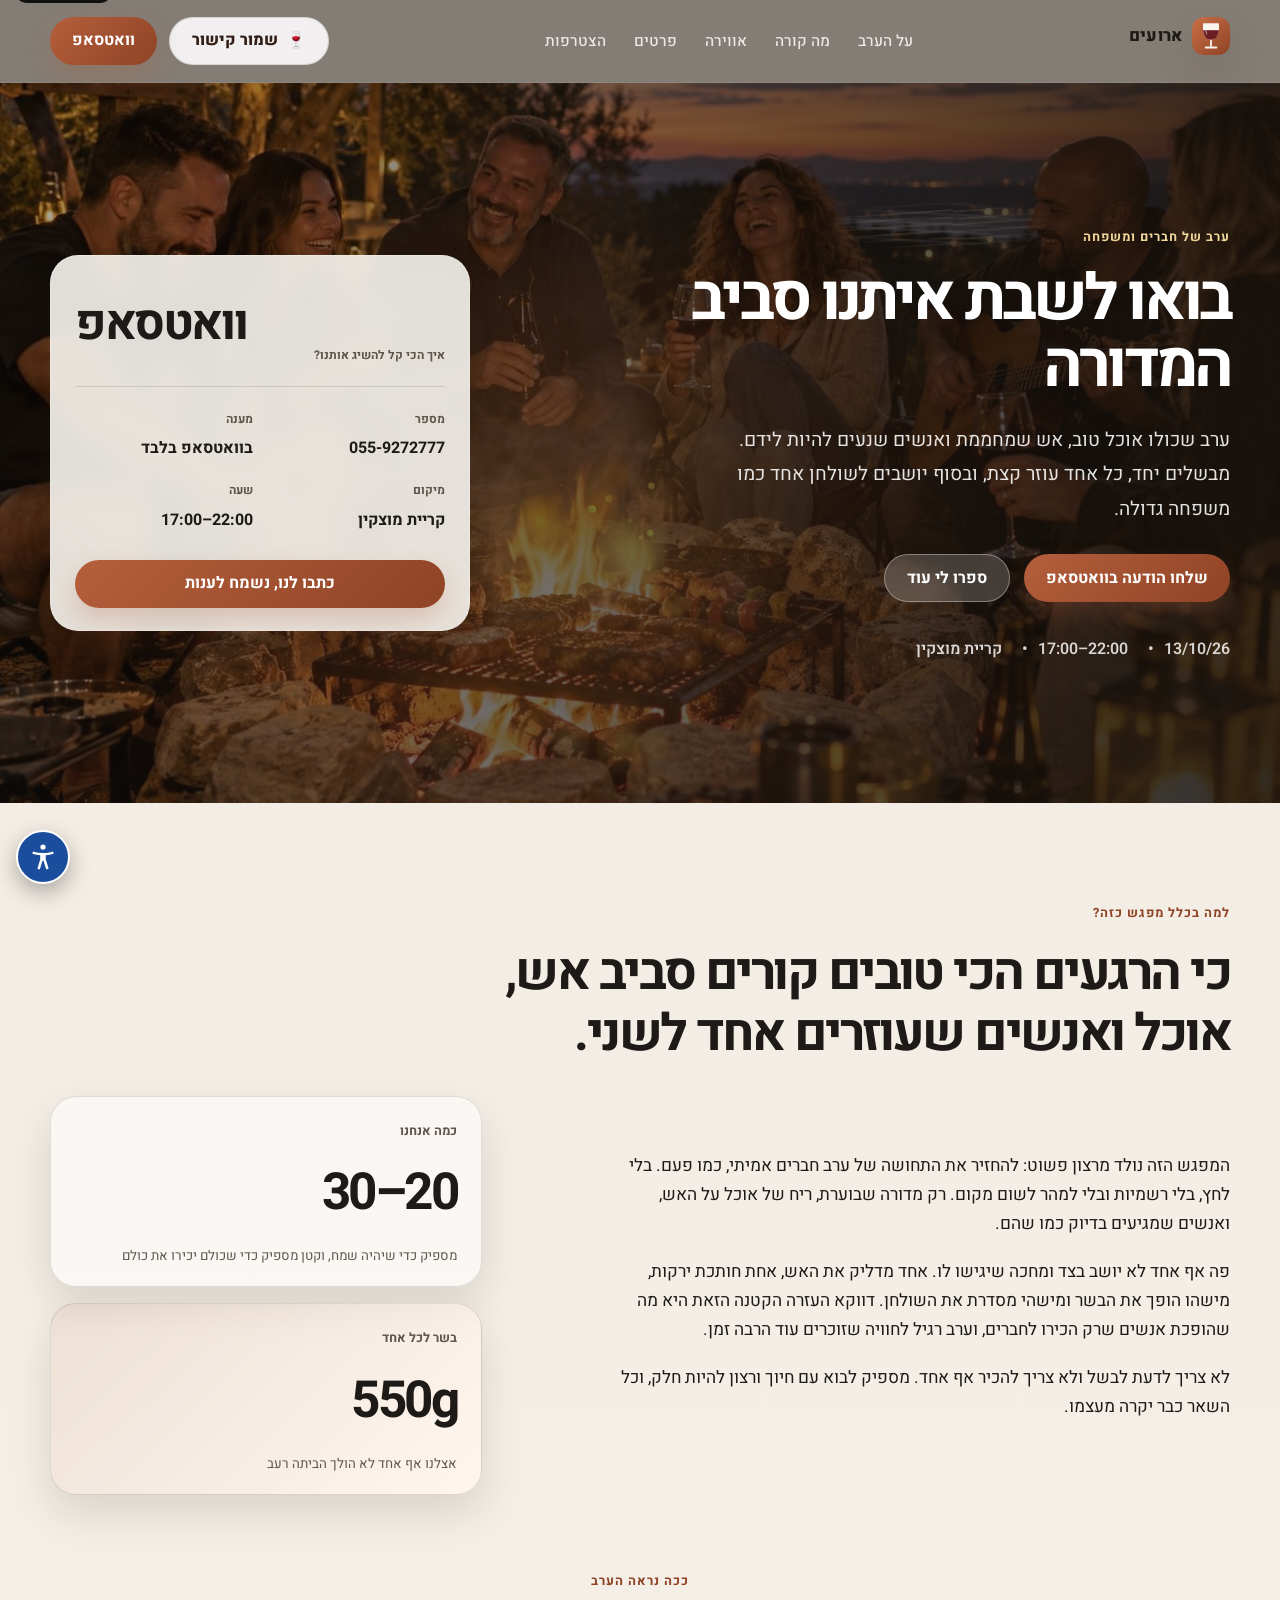
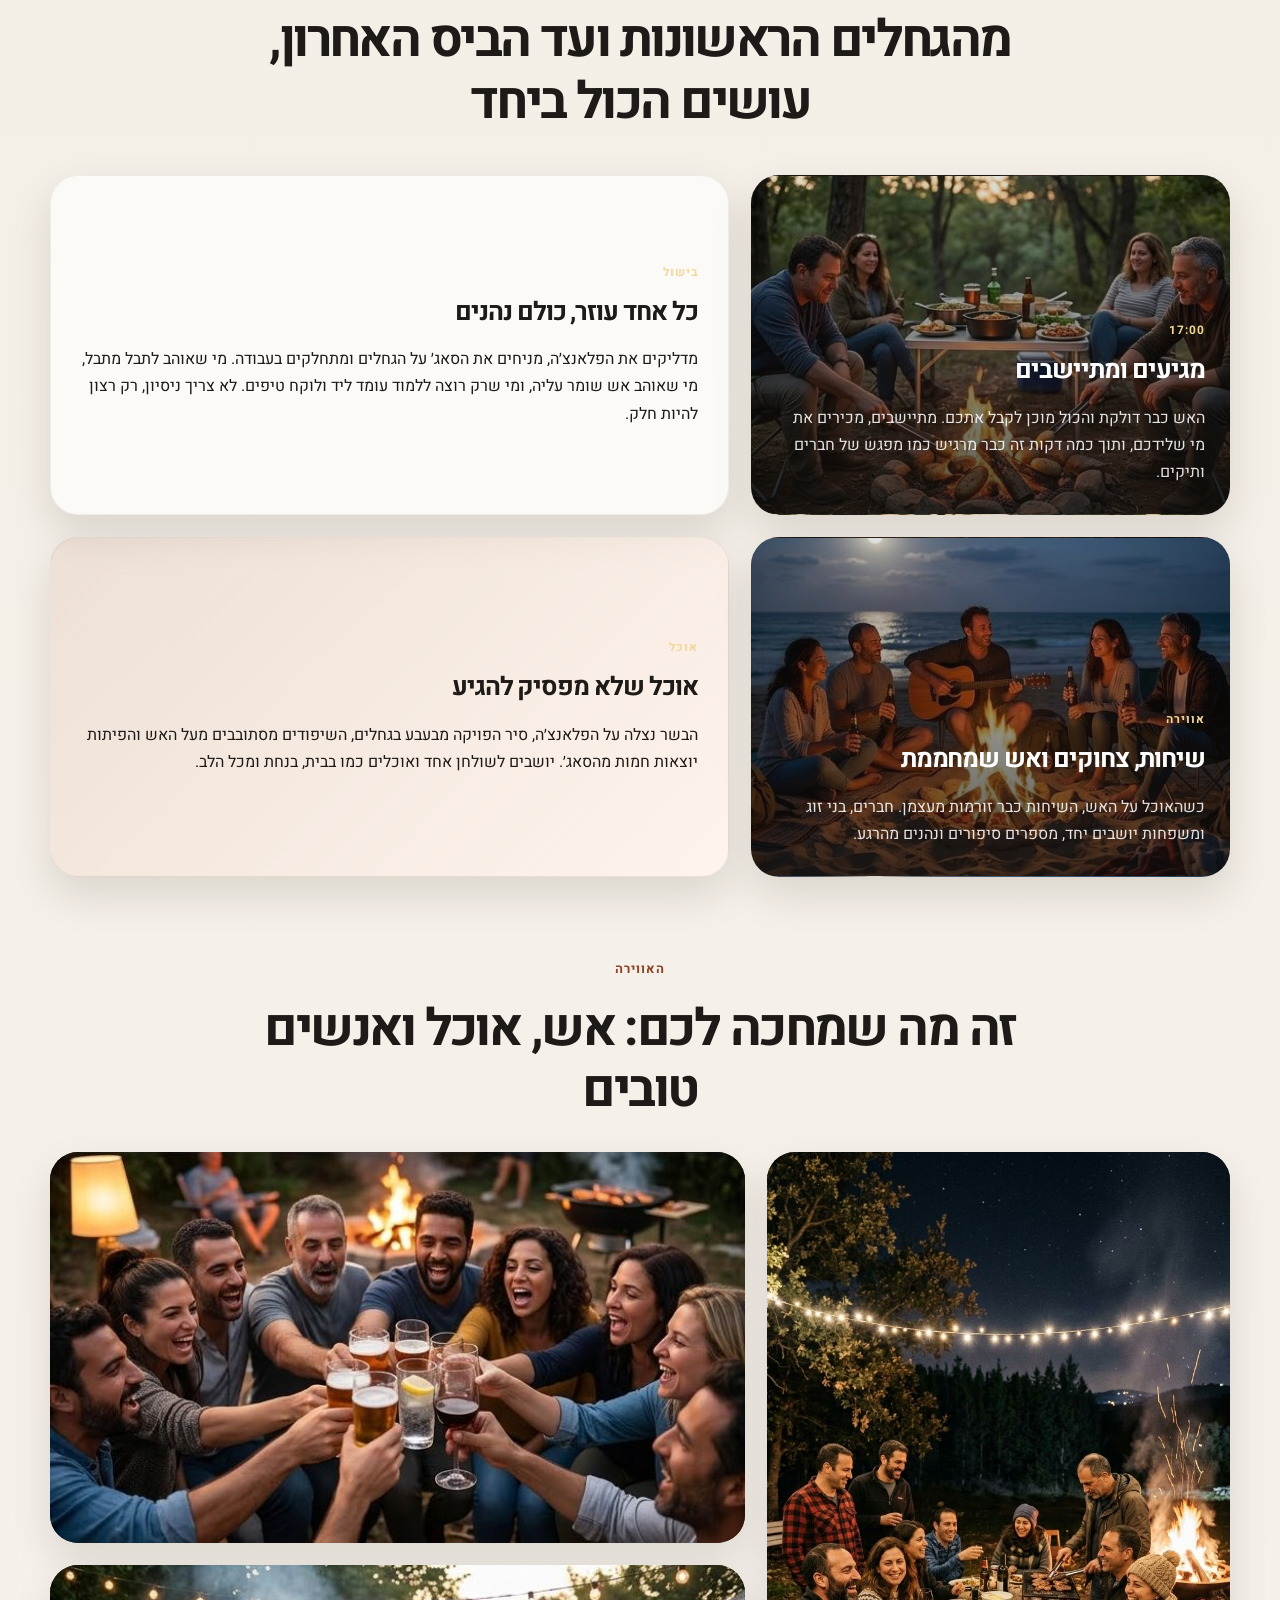
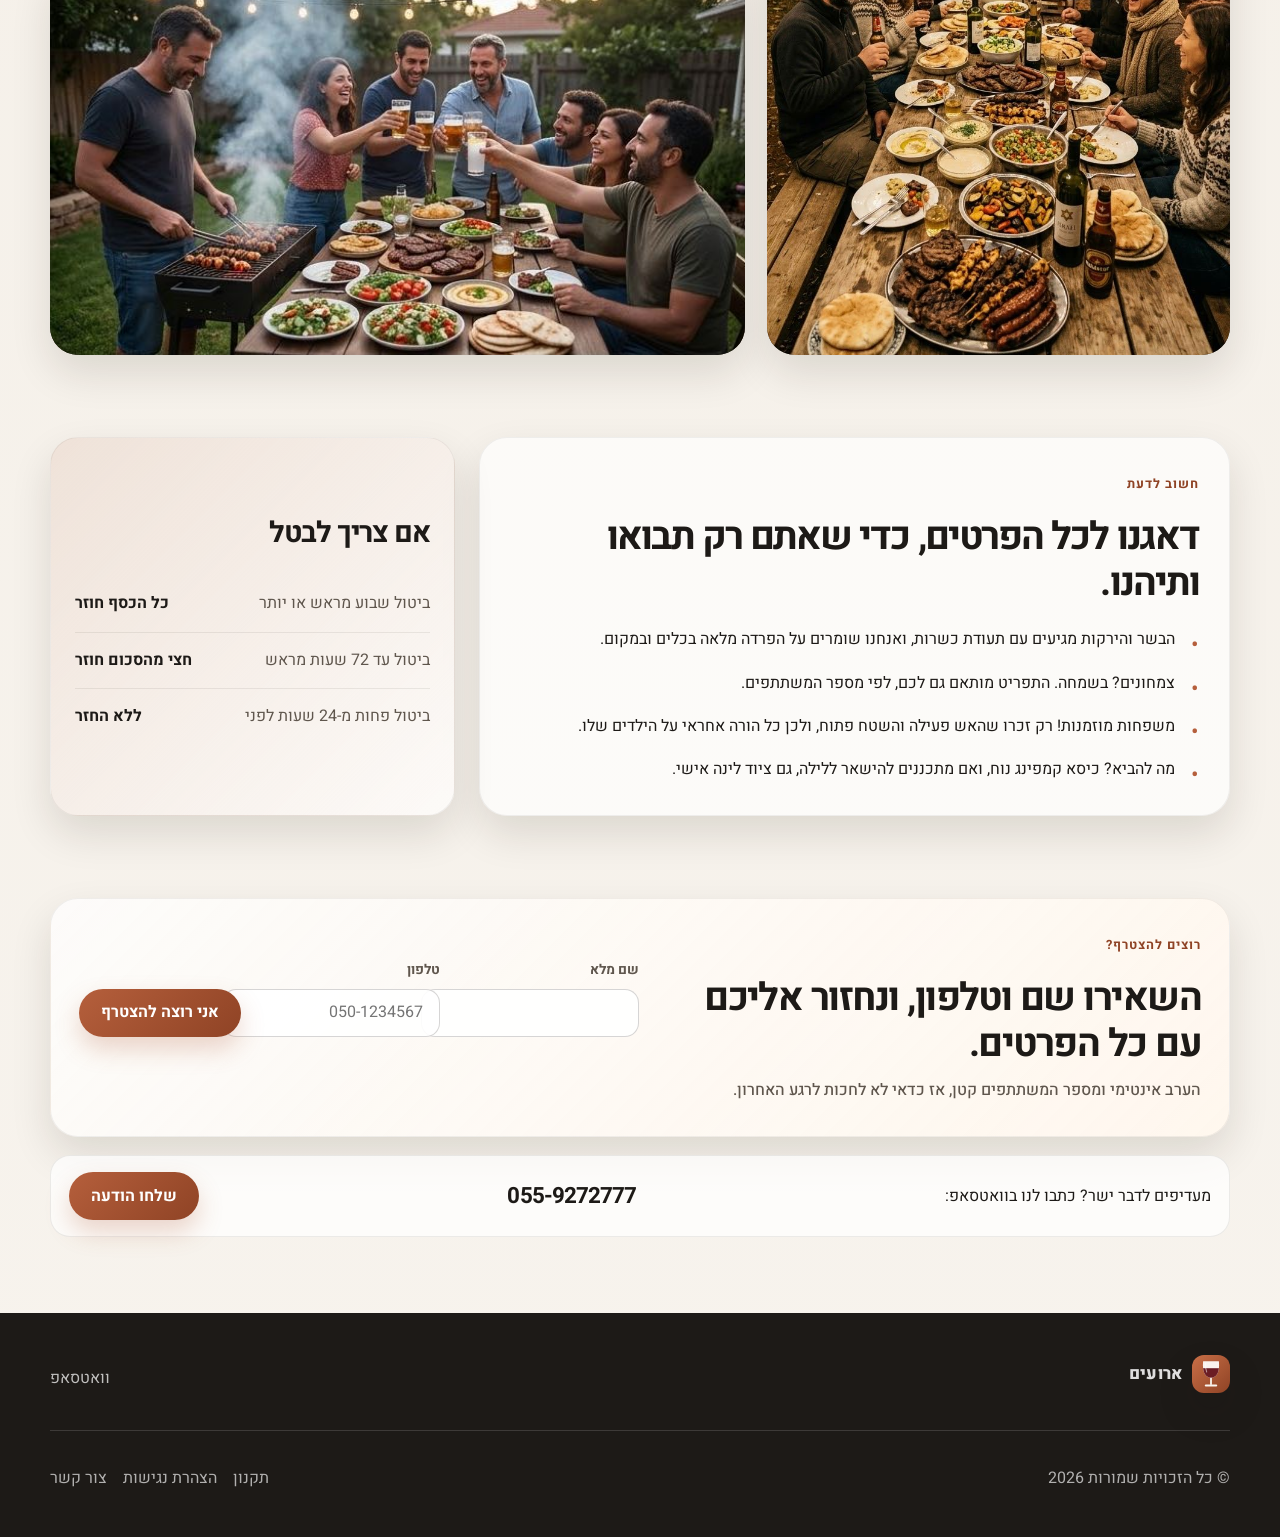
==== commit bd9d9b7a: "Bring the hero photo to life with fire, sea and light motion Flickering flames, rising embers, smoke" ====
--- a/index.html
+++ b/index.html
@@ -31,8 +31,8 @@
       href="https://fonts.googleapis.com/css2?family=Heebo:wght@400;500;700;800;900&display=swap"
       rel="stylesheet"
     />
-    <link rel="stylesheet" href="styles.css" />
-    <script src="accessibility.js"></script>
+    <link rel="stylesheet" href="styles.css?v=2" />
+    <script src="accessibility.js?v=2"></script>
   </head>
   <body id="top">
     <a class="skip-link" href="#main-content">דלג לתוכן</a>
@@ -66,6 +66,27 @@
 
       <main id="main-content">
         <section class="hero">
+          <!-- הסצנה בנויה בקואורדינטות של התמונה המקורית (1370x1148), ו-scene.js מתאים אותה לגודל האזור -->
+          <div class="hero-scene" aria-hidden="true">
+            <div class="scene-drift">
+              <img class="scene-photo" src="images/fire-circle.jpg" alt="" width="1370" height="1148" />
+              <div class="scene-glow"></div>
+              <div class="scene-sea"></div>
+              <span class="scene-bulb" style="--x: 372px; --y: 10px; --d: 0s"></span>
+              <span class="scene-bulb" style="--x: 495px; --y: 42px; --d: -1.3s"></span>
+              <span class="scene-bulb" style="--x: 670px; --y: 66px; --d: -2.1s"></span>
+              <span class="scene-bulb" style="--x: 862px; --y: 74px; --d: -0.6s"></span>
+              <span class="scene-bulb" style="--x: 1048px; --y: 66px; --d: -3.2s"></span>
+              <span class="scene-bulb" style="--x: 1203px; --y: 44px; --d: -1.8s"></span>
+              <span class="scene-bulb" style="--x: 1328px; --y: 10px; --d: -2.7s"></span>
+              <span class="scene-bulb small" style="--x: 277px; --y: 168px; --d: -0.9s"></span>
+              <span class="scene-candle"></span>
+              <span class="scene-glint" style="--x: 404px; --y: 428px; --d: 0s"></span>
+              <span class="scene-glint" style="--x: 741px; --y: 424px; --d: -2.4s"></span>
+              <span class="scene-glint" style="--x: 1074px; --y: 548px; --d: -4.6s"></span>
+              <canvas class="scene-fire" width="1370" height="1148"></canvas>
+            </div>
+          </div>
           <div class="hero-overlay"></div>
           <div class="container hero-inner">
             <div class="hero-copy">
@@ -119,12 +140,12 @@
         </section>
 
         <section class="intro container" id="about">
-          <div class="section-header">
+          <div class="section-header" data-reveal>
             <span class="eyebrow eyebrow-dark">למה בכלל מפגש כזה?</span>
             <h2>כי הרגעים הכי טובים קורים סביב אש, אוכל ואנשים שעוזרים אחד לשני.</h2>
           </div>
 
-          <div class="split-layout">
+          <div class="split-layout" data-reveal>
             <div class="text-block">
               <p>
                 המפגש הזה נולד מרצון פשוט: להחזיר את התחושה של ערב חברים אמיתי, כמו פעם.
@@ -159,13 +180,13 @@
 
         <section class="experience" id="experience">
           <div class="container">
-            <div class="section-header center-header">
+            <div class="section-header center-header" data-reveal>
               <span class="eyebrow eyebrow-dark">ככה נראה הערב</span>
               <h2>מהגחלים הראשונות ועד הביס האחרון, עושים הכול ביחד</h2>
             </div>
 
             <div class="cards-grid">
-              <article class="experience-card image-card one">
+              <article data-reveal class="experience-card image-card one">
                 <div class="card-copy">
                   <span class="card-kicker">17:00</span>
                   <h3>מגיעים ומתיישבים</h3>
@@ -176,7 +197,7 @@
                 </div>
               </article>
 
-              <article class="experience-card text-card">
+              <article data-reveal class="experience-card text-card">
                 <span class="card-kicker">בישול</span>
                 <h3>כל אחד עוזר, כולם נהנים</h3>
                 <p>
@@ -186,7 +207,7 @@
                 </p>
               </article>
 
-              <article class="experience-card image-card two">
+              <article data-reveal class="experience-card image-card two">
                 <div class="card-copy">
                   <span class="card-kicker">אווירה</span>
                   <h3>שיחות, צחוקים ואש שמחממת</h3>
@@ -197,7 +218,7 @@
                 </div>
               </article>
 
-              <article class="experience-card text-card accent-card">
+              <article data-reveal class="experience-card text-card accent-card">
                 <span class="card-kicker">אוכל</span>
                 <h3>אוכל שלא מפסיק להגיע</h3>
                 <p>
@@ -211,27 +232,27 @@
 
         <section class="gallery" id="gallery" aria-labelledby="gallery-title">
           <div class="container">
-            <div class="section-header center-header">
+            <div class="section-header center-header" data-reveal>
               <span class="eyebrow eyebrow-dark">האווירה</span>
               <h2 id="gallery-title">זה מה שמחכה לכם: אש, אוכל ואנשים טובים</h2>
             </div>
 
             <div class="gallery-grid">
-              <figure class="gallery-item gallery-tall">
+              <figure data-reveal class="gallery-item gallery-tall">
                 <img
                   src="images/long-table.jpg"
                   alt="חברים סביב שולחן עץ ארוך עמוס בשרים, סלטים ופיתות, מתחת לשרשרת נורות ולצד מדורה בלילה"
                   width="768" height="1376" loading="lazy" decoding="async"
                 />
               </figure>
-              <figure class="gallery-item">
+              <figure data-reveal class="gallery-item">
                 <img
                   src="images/cheers.jpg"
                   alt="קבוצת חברים מרימה כוסות ומשיקה לחיים בערב בחוץ"
                   width="685" height="381" loading="lazy" decoding="async"
                 />
               </figure>
-              <figure class="gallery-item">
+              <figure data-reveal class="gallery-item">
                 <img
                   src="images/backyard-grill.jpg"
                   alt="חברים סביב גריל עשן ושולחן עמוס מנות בחצר מוארת בנורות"
@@ -335,6 +356,7 @@
       </footer>
     </div>
 
-    <script src="script.js"></script>
+    <script src="script.js?v=2"></script>
+    <script src="scene.js?v=2"></script>
   </body>
 </html>
--- a/styles.css
+++ b/styles.css
@@ -103,16 +103,85 @@
 }
 .btn-block { width: 100%; }
 
-.hero {
-  position: relative; overflow: hidden;
-  /* 270deg: הצד הכהה מימין, מאחורי הטקסט בעמוד RTL */
+.hero { position: relative; overflow: hidden; isolation: isolate; background: #1f1712; }
+/* 270deg: הצד הכהה מימין, מאחורי הטקסט בעמוד RTL */
+.hero-overlay {
+  position: absolute; inset: 0; z-index: 1;
   background:
-    linear-gradient(270deg, rgba(25, 18, 12, 0.84), rgba(25, 18, 12, 0.56) 45%, rgba(25, 18, 12, 0.3)),
-    url("images/fire-circle.jpg") center/cover no-repeat;
-}
-.hero-overlay { position: absolute; inset: 0; background: linear-gradient(180deg, rgba(18, 16, 14, 0.04), rgba(18, 16, 14, 0.28)); }
+    linear-gradient(180deg, rgba(18, 16, 14, 0.04), rgba(18, 16, 14, 0.28)),
+    linear-gradient(270deg, rgba(25, 18, 12, 0.84), rgba(25, 18, 12, 0.56) 45%, rgba(25, 18, 12, 0.3));
+}
+
+/* הסצנה החיה: בלי JS התמונה פשוט ממלאת את האזור, ו-scene.js ממקם אותה ואת האפקטים בדיוק כמו background cover */
+.hero-scene { position: absolute; inset: 0; z-index: 0; overflow: hidden; }
+.scene-drift { position: absolute; inset: 0; }
+.scene-photo { display: block; width: 100%; height: 100%; object-fit: cover; }
+.scene-glow, .scene-sea, .scene-bulb, .scene-candle, .scene-glint, .scene-fire { display: none; }
+
+.hero-scene.is-live { inset: auto; top: 0; left: 0; width: 1370px; height: 1148px; transform-origin: 0 0; }
+.hero-scene.is-live .scene-drift { transform-origin: 600px 700px; animation: scene-drift 18s ease-in-out infinite alternate; }
+.hero-scene.is-live .scene-photo { width: 1370px; height: 1148px; }
+.hero-scene.is-live :is(.scene-glow, .scene-sea, .scene-bulb, .scene-candle, .scene-glint, .scene-fire) { display: block; position: absolute; pointer-events: none; }
+.scene-fire { inset: 0; width: 1370px; height: 1148px; }
+
+/* אור האש שמרצד על הפנים והאבנים */
+.scene-glow {
+  left: 100px; top: 260px; width: 1000px; height: 840px; mix-blend-mode: screen;
+  background: radial-gradient(closest-side, rgba(255, 150, 60, 0.5), rgba(255, 110, 40, 0.2) 55%, rgba(255, 90, 30, 0) 100%);
+  animation: fire-glow 2.6s steps(1, end) infinite;
+}
+/* הים בין העצים: פסי אור שזזים לאט והמים נושמים */
+.scene-sea {
+  left: 880px; top: 312px; width: 260px; height: 54px; mix-blend-mode: screen; opacity: 1;
+  -webkit-mask-image: radial-gradient(ellipse 50% 50% at 50% 55%, #000 55%, transparent 100%);
+  mask-image: radial-gradient(ellipse 50% 50% at 50% 55%, #000 55%, transparent 100%);
+  background:
+    repeating-linear-gradient(176deg, rgba(255, 214, 170, 0) 0 5px, rgba(255, 214, 170, 0.55) 6px, rgba(255, 214, 170, 0) 8px),
+    repeating-linear-gradient(183deg, rgba(190, 210, 255, 0) 0 7px, rgba(190, 210, 255, 0.4) 8px, rgba(190, 210, 255, 0) 11px);
+  background-size: 140px 22px, 180px 30px;
+  animation: sea-waves 5s linear infinite, sea-breathe 3.5s ease-in-out infinite alternate;
+}
+.scene-bulb, .scene-glint {
+  left: var(--x); top: var(--y); width: 110px; height: 110px; margin: -55px 0 0 -55px; border-radius: 50%;
+  mix-blend-mode: screen;
+}
+.scene-bulb {
+  background: radial-gradient(closest-side, rgba(255, 236, 180, 0.85), rgba(255, 200, 110, 0.25) 45%, rgba(255, 190, 90, 0) 100%);
+  animation: bulb-twinkle 2.8s ease-in-out var(--d) infinite;
+}
+.scene-bulb.small { width: 44px; height: 44px; margin: -22px 0 0 -22px; }
+.scene-candle {
+  left: 1190px; top: 880px; width: 150px; height: 170px; border-radius: 50%; mix-blend-mode: screen;
+  background: radial-gradient(closest-side, rgba(255, 220, 140, 0.9), rgba(255, 170, 70, 0.3) 50%, rgba(255, 160, 60, 0) 100%);
+  animation: candle-flicker 1.7s steps(1, end) infinite;
+}
+/* ניצוץ קטן על כוסות היין, כאילו מרימים לחיים */
+.scene-glint {
+  width: 90px; height: 90px; margin: -45px 0 0 -45px; opacity: 0;
+  background:
+    radial-gradient(closest-side, rgba(255, 255, 255, 0.95), rgba(255, 255, 255, 0) 30%),
+    linear-gradient(90deg, transparent 46%, rgba(255, 245, 220, 0.9) 50%, transparent 54%) center / 100% 2px no-repeat,
+    linear-gradient(0deg, transparent 46%, rgba(255, 245, 220, 0.9) 50%, transparent 54%) center / 2px 100% no-repeat;
+  animation: glass-glint 4.5s ease-in-out var(--d) infinite;
+}
+
+@keyframes scene-drift { from { transform: scale(1); } to { transform: scale(1.09) translate(-10px, -8px); } }
+@keyframes fire-glow {
+  0% { opacity: 0.7; } 12% { opacity: 1; } 21% { opacity: 0.45; } 33% { opacity: 0.95; } 46% { opacity: 0.55; }
+  58% { opacity: 1; } 67% { opacity: 0.6; } 79% { opacity: 0.9; } 90% { opacity: 0.4; }
+}
+@keyframes candle-flicker { 0% { opacity: 0.8; } 18% { opacity: 1; } 35% { opacity: 0.65; } 52% { opacity: 0.95; } 71% { opacity: 0.75; } 86% { opacity: 1; } }
+@keyframes sea-waves { from { background-position: 0 0, 0 0; } to { background-position: 140px 3px, -180px -2px; } }
+@keyframes sea-breathe { from { opacity: 0.45; transform: scaleY(0.9); } to { opacity: 1; transform: scaleY(1.1); } }
+@keyframes bulb-twinkle { 0%, 100% { opacity: 0.2; transform: scale(0.7); } 50% { opacity: 1; transform: scale(1.2); } }
+@keyframes glass-glint {
+  0%, 70%, 100% { opacity: 0; transform: scale(0.4) rotate(0deg); }
+  80% { opacity: 1; transform: scale(1.2) rotate(30deg); }
+  90% { opacity: 0; transform: scale(0.6) rotate(60deg); }
+}
+
 .hero-inner {
-  position: relative; display: grid; grid-template-columns: minmax(0, 1.3fr) minmax(280px, 420px);
+  position: relative; z-index: 2; display: grid; grid-template-columns: minmax(0, 1.3fr) minmax(280px, 420px);
   gap: 40px; align-items: center; min-height: 720px; padding-block: 70px;
 }
 .hero-copy { max-width: 620px; color: white; }
@@ -209,6 +278,18 @@
 /* התמונה הגבוהה ממוקמת אבסולוטית כדי שהגובה המקורי שלה לא ימתח את השורות */
 .gallery-tall { grid-row: span 2; min-height: 320px; }
 .gallery-tall img { position: absolute; inset: 0; height: 100%; aspect-ratio: auto; }
+/* תמונות האוכל והחברים נושמות לאט, ומתקרבות קצת כשעוברים עליהן */
+.gallery-item img { animation: photo-breathe 18s ease-in-out infinite alternate; transition: filter 0.5s ease; }
+.gallery-item:nth-child(2) img { animation-delay: -6s; }
+.gallery-item:nth-child(3) img { animation-delay: -12s; }
+.gallery-item:hover img { filter: saturate(1.15) brightness(1.05); }
+.experience-card { transition: transform 0.45s ease, box-shadow 0.45s ease; }
+.experience-card:hover, .reveal-ready .experience-card.is-visible:hover { transform: translateY(-6px); box-shadow: 0 26px 50px rgba(35, 22, 10, 0.2); }
+@keyframes photo-breathe { from { transform: scale(1); } to { transform: scale(1.07); } }
+
+/* חשיפה עדינה בגלילה – רק כש-JS פעיל, כדי שבלעדיו התוכן לא יוסתר */
+.reveal-ready [data-reveal] { opacity: 0; transform: translateY(28px); transition: opacity 0.8s ease, transform 0.8s ease; }
+.reveal-ready [data-reveal].is-visible { opacity: 1; transform: none; }
 
 .details { padding-bottom: 82px; }
 .details-wrap { display: grid; grid-template-columns: minmax(0, 1.3fr) minmax(280px, 0.7fr); gap: 24px; align-items: stretch; }
@@ -397,6 +478,7 @@
 .a11y-contrast .page-shell input { border: 2px solid #ff0 !important; }
 .a11y-contrast .page-shell input::placeholder { color: #bbb !important; }
 .a11y-contrast .hero-overlay { display: none !important; }
+.a11y-contrast .hero-scene { display: none !important; }
 
 .a11y-grayscale .page-shell { filter: grayscale(1); }
 
@@ -442,13 +524,31 @@
   .hero-copy { max-width: 100%; }
   .cards-grid { display: grid; grid-template-columns: 1fr; }
   .image-card, .text-card { grid-column: auto; }
-  .hero {
-    background:
-      linear-gradient(180deg, rgba(25, 18, 12, 0.8), rgba(25, 18, 12, 0.62) 55%, rgba(25, 18, 12, 0.45)),
-      url("images/fire-circle.jpg") center/cover no-repeat;
+  /* בטלפון התמונה מוצגת במלואה בראש האזור (1370x1148 → גובה 83.8vw) ונמוגה לרקע כהה מאחורי הטקסט */
+  .hero-overlay { background: linear-gradient(180deg, rgba(31, 23, 18, 0) 44vw, rgba(31, 23, 18, 0.8) 70vw, #1f1712 83vw); }
+  .hero-scene:not(.is-live) { bottom: auto; height: 83.8vw; }
+  .hero-inner { padding-top: 62vw; }
+  .hero-copy .eyebrow, .hero-copy h1, .hero-copy p { text-shadow: 0 2px 14px rgba(0, 0, 0, 0.65); }
+
+  /* כרטיסי התמונה: התמונה (16:9) מלאה למעלה והטקסט מתחתיה על רקע כהה */
+  .image-card {
+    min-height: 0; padding-top: calc((100vw - 32px) * 0.556 - 60px);
+    background-color: #231a14; background-size: 100% 100%, 100% auto; background-position: top; background-repeat: no-repeat;
   }
+  .image-card.one {
+    background-image:
+      linear-gradient(180deg, rgba(35, 26, 20, 0) calc((100vw - 32px) * 0.556 - 120px), #231a14 calc((100vw - 32px) * 0.556)),
+      url("images/forest-cooking.jpg");
+  }
+  .image-card.two {
+    background-image:
+      linear-gradient(180deg, rgba(35, 26, 20, 0) calc((100vw - 32px) * 0.556 - 120px), #231a14 calc((100vw - 32px) * 0.556)),
+      url("images/beach-guitar.jpg");
+  }
+
   .gallery-grid { grid-template-columns: 1fr; }
-  .gallery-tall { grid-row: auto; aspect-ratio: 4 / 5; min-height: 0; }
+  /* min-height הוא גיבוי לדפדפנים ישנים בלי aspect-ratio, שבהם התמונה הגבוהה הייתה מתכווצת לגובה 0 */
+  .gallery-tall { grid-row: auto; width: 100%; aspect-ratio: 4 / 5; min-height: 420px; max-height: 80vh; }
   .newsletter-inner { align-items: flex-start; }
   .newsletter-form { min-width: 100%; width: 100%; }
   .contact-box { flex-direction: column; align-items: flex-start; min-width: 100%; }
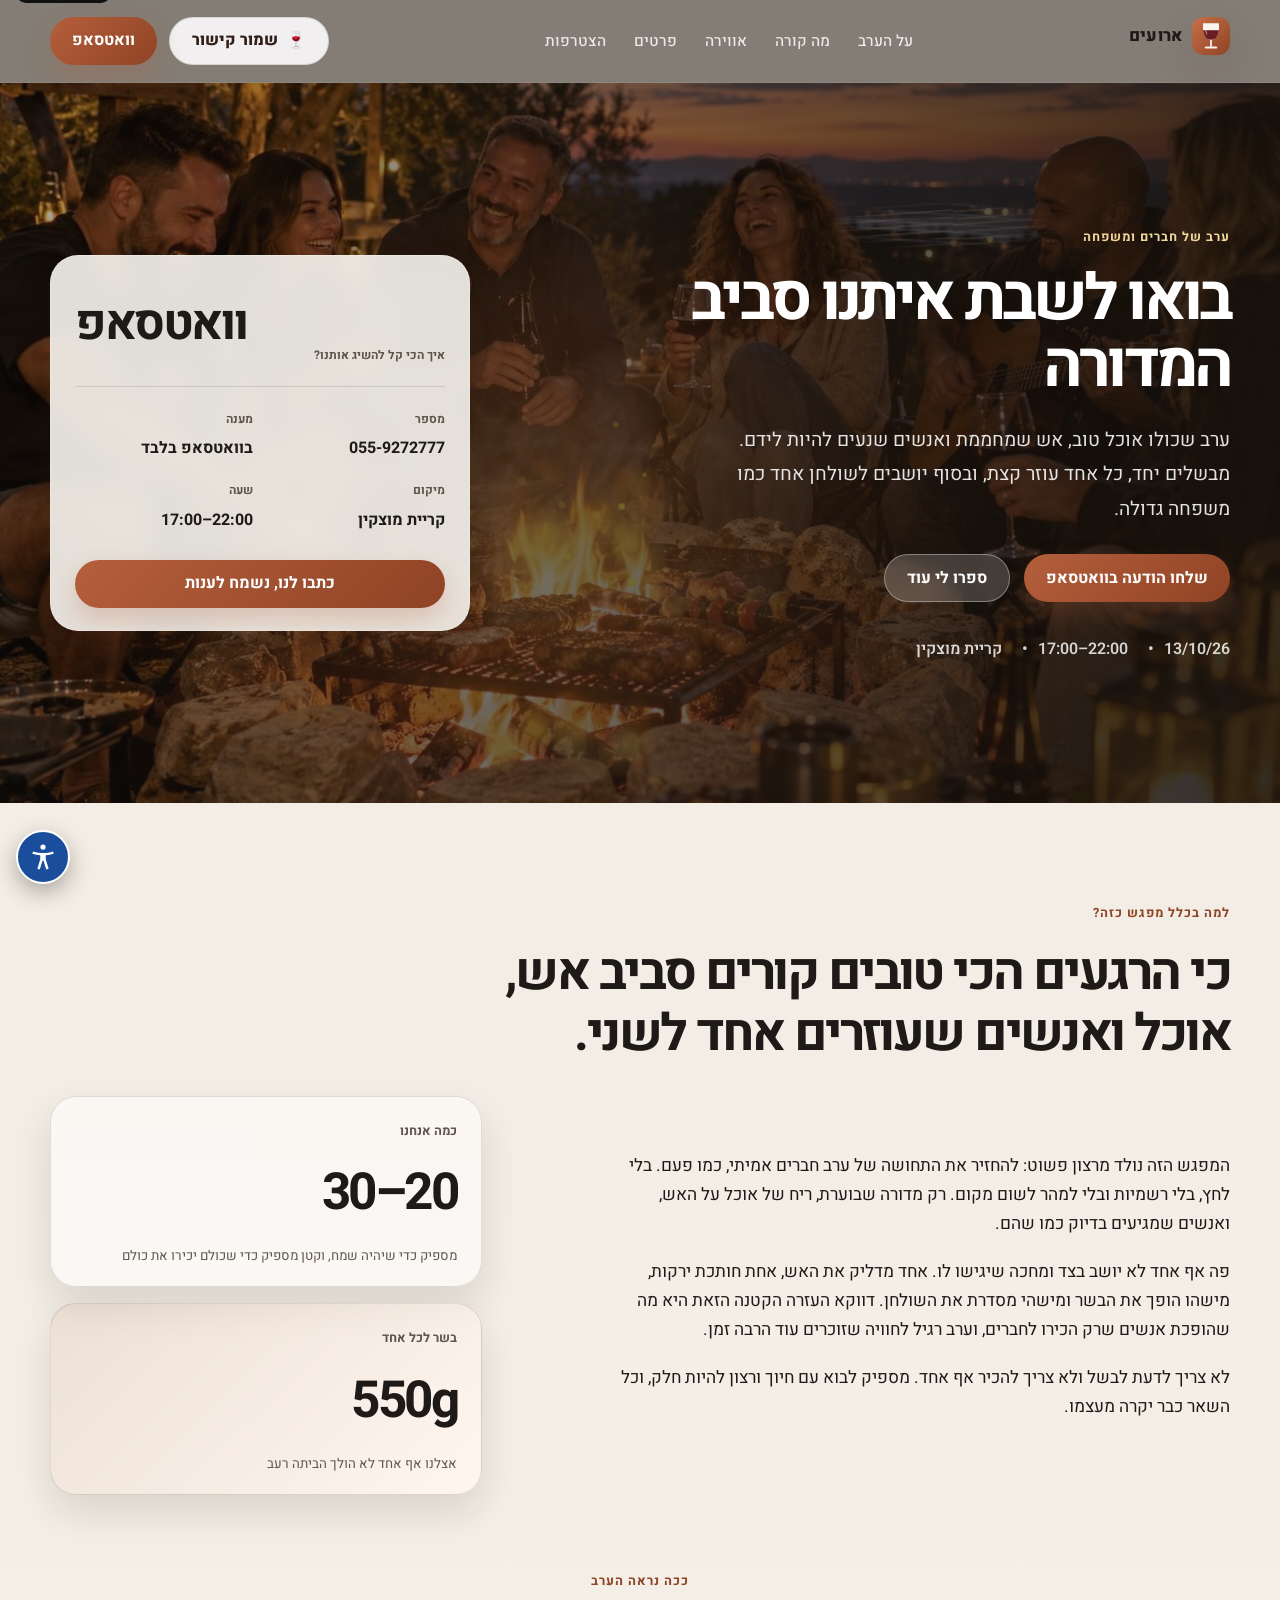
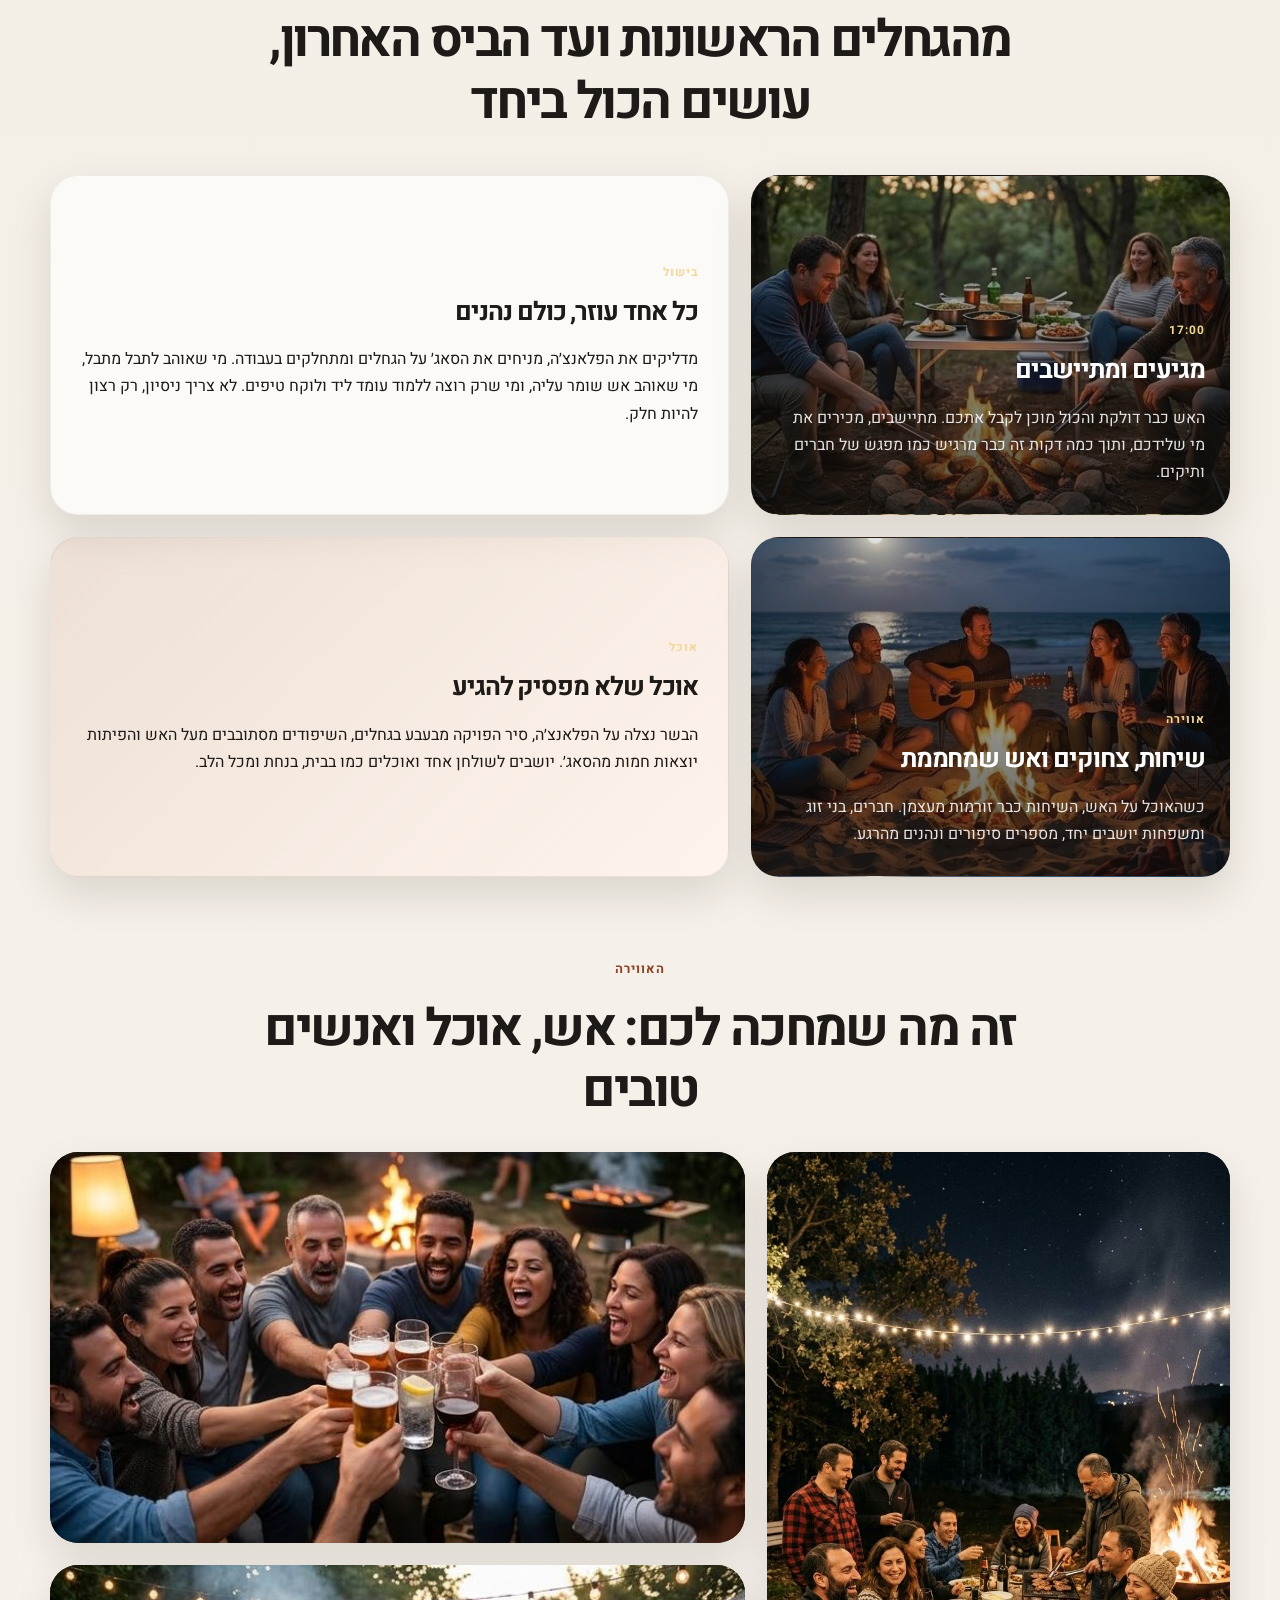
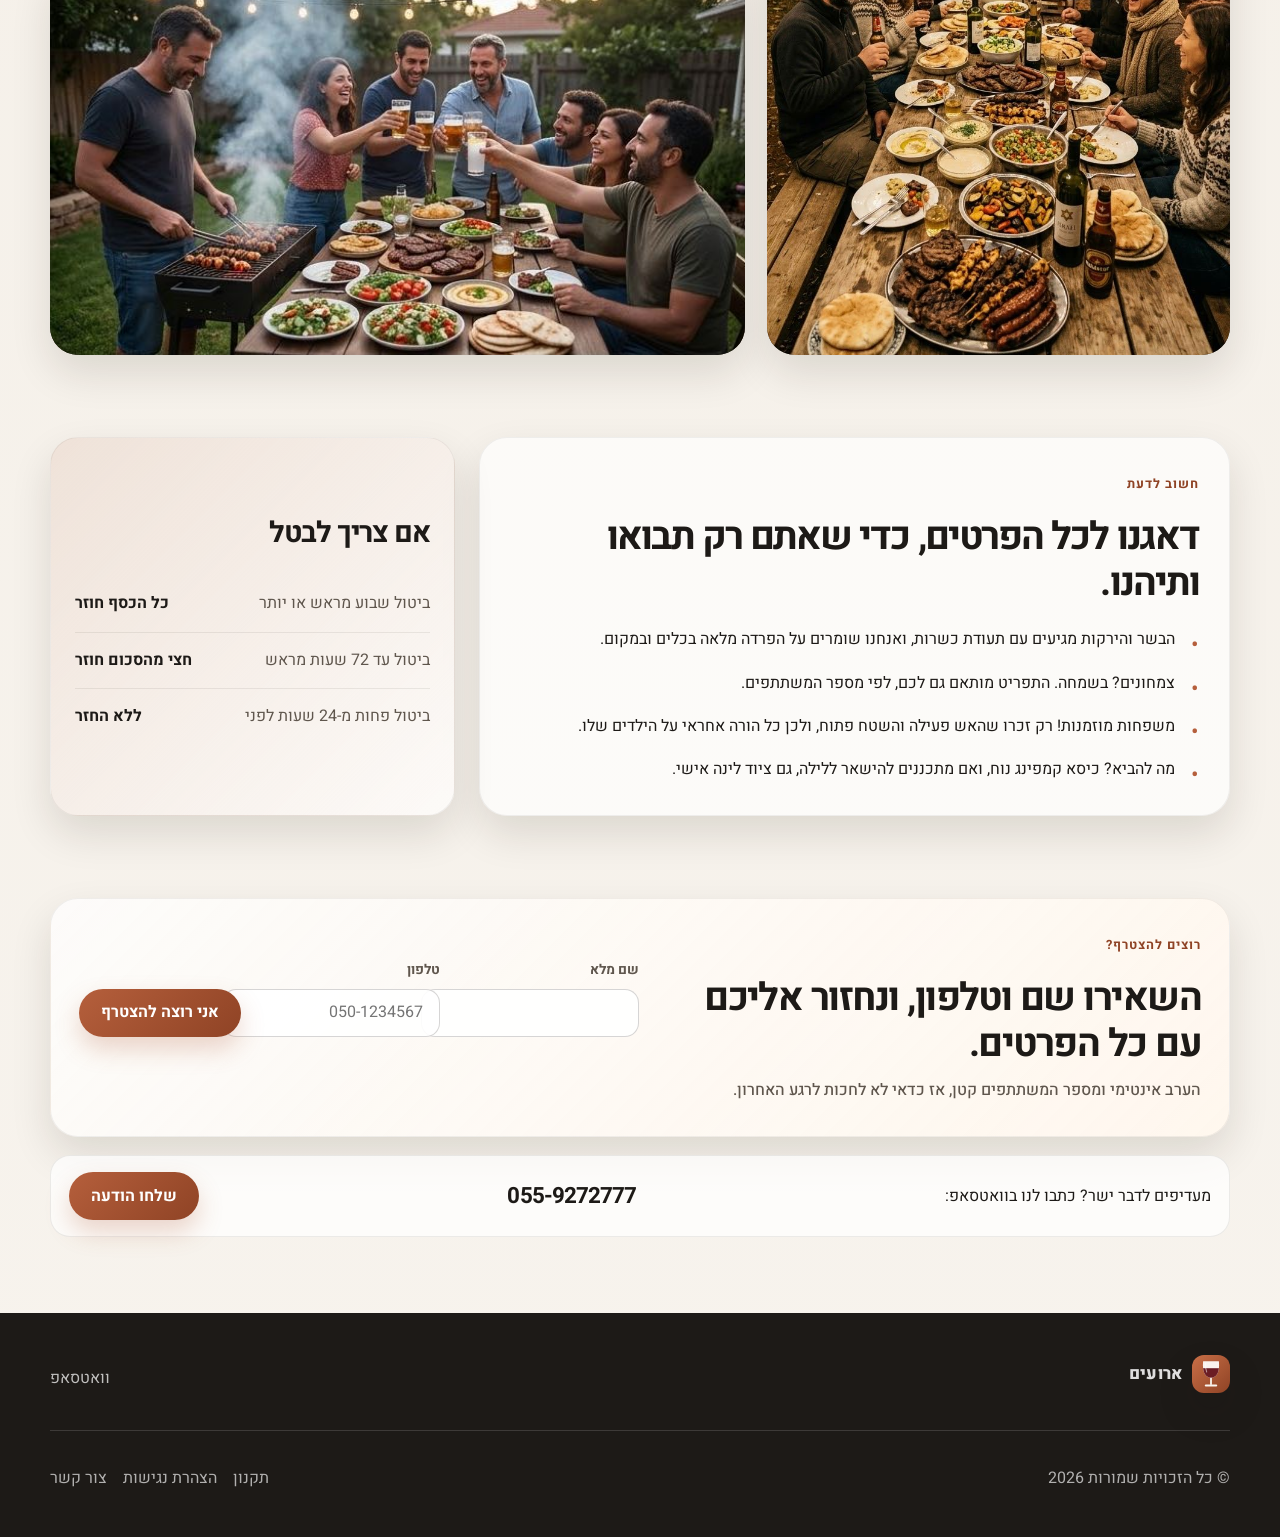
==== commit f63d6e47: "Add the live fire effect to every photo with a fire The fire engine in scene.js is now shared: each " ====
--- a/index.html
+++ b/index.html
@@ -31,8 +31,8 @@
       href="https://fonts.googleapis.com/css2?family=Heebo:wght@400;500;700;800;900&display=swap"
       rel="stylesheet"
     />
-    <link rel="stylesheet" href="styles.css?v=2" />
-    <script src="accessibility.js?v=2"></script>
+    <link rel="stylesheet" href="styles.css?v=3" />
+    <script src="accessibility.js?v=3"></script>
   </head>
   <body id="top">
     <a class="skip-link" href="#main-content">דלג לתוכן</a>
@@ -356,7 +356,7 @@
       </footer>
     </div>
 
-    <script src="script.js?v=2"></script>
-    <script src="scene.js?v=2"></script>
+    <script src="script.js?v=3"></script>
+    <script src="scene.js?v=3"></script>
   </body>
 </html>
--- a/styles.css
+++ b/styles.css
@@ -279,9 +279,13 @@
 .gallery-tall { grid-row: span 2; min-height: 320px; }
 .gallery-tall img { position: absolute; inset: 0; height: 100%; aspect-ratio: auto; }
 /* תמונות האוכל והחברים נושמות לאט, ומתקרבות קצת כשעוברים עליהן */
-.gallery-item img { animation: photo-breathe 18s ease-in-out infinite alternate; transition: filter 0.5s ease; }
-.gallery-item:nth-child(2) img { animation-delay: -6s; }
-.gallery-item:nth-child(3) img { animation-delay: -12s; }
+.gallery-item img { transition: filter 0.5s ease; }
+/* האש מצוירת מעל התמונה ונושמת איתה באותו קצב, כדי שתישאר צמודה למדורה */
+.gallery-item :is(img, .fire-layer) { animation: photo-breathe 18s ease-in-out infinite alternate; }
+.gallery-item:nth-child(2) :is(img, .fire-layer) { animation-delay: -6s; }
+.gallery-item:nth-child(3) :is(img, .fire-layer) { animation-delay: -12s; }
+.fire-layer { position: absolute; inset: 0; z-index: 1; width: 100%; height: 100%; pointer-events: none; }
+.image-card .card-copy { position: relative; z-index: 2; }
 .gallery-item:hover img { filter: saturate(1.15) brightness(1.05); }
 .experience-card { transition: transform 0.45s ease, box-shadow 0.45s ease; }
 .experience-card:hover, .reveal-ready .experience-card.is-visible:hover { transform: translateY(-6px); box-shadow: 0 26px 50px rgba(35, 22, 10, 0.2); }
@@ -478,7 +482,8 @@
 .a11y-contrast .page-shell input { border: 2px solid #ff0 !important; }
 .a11y-contrast .page-shell input::placeholder { color: #bbb !important; }
 .a11y-contrast .hero-overlay { display: none !important; }
-.a11y-contrast .hero-scene { display: none !important; }
+.a11y-contrast .hero-scene,
+.a11y-contrast .fire-layer { display: none !important; }
 
 .a11y-grayscale .page-shell { filter: grayscale(1); }
 
